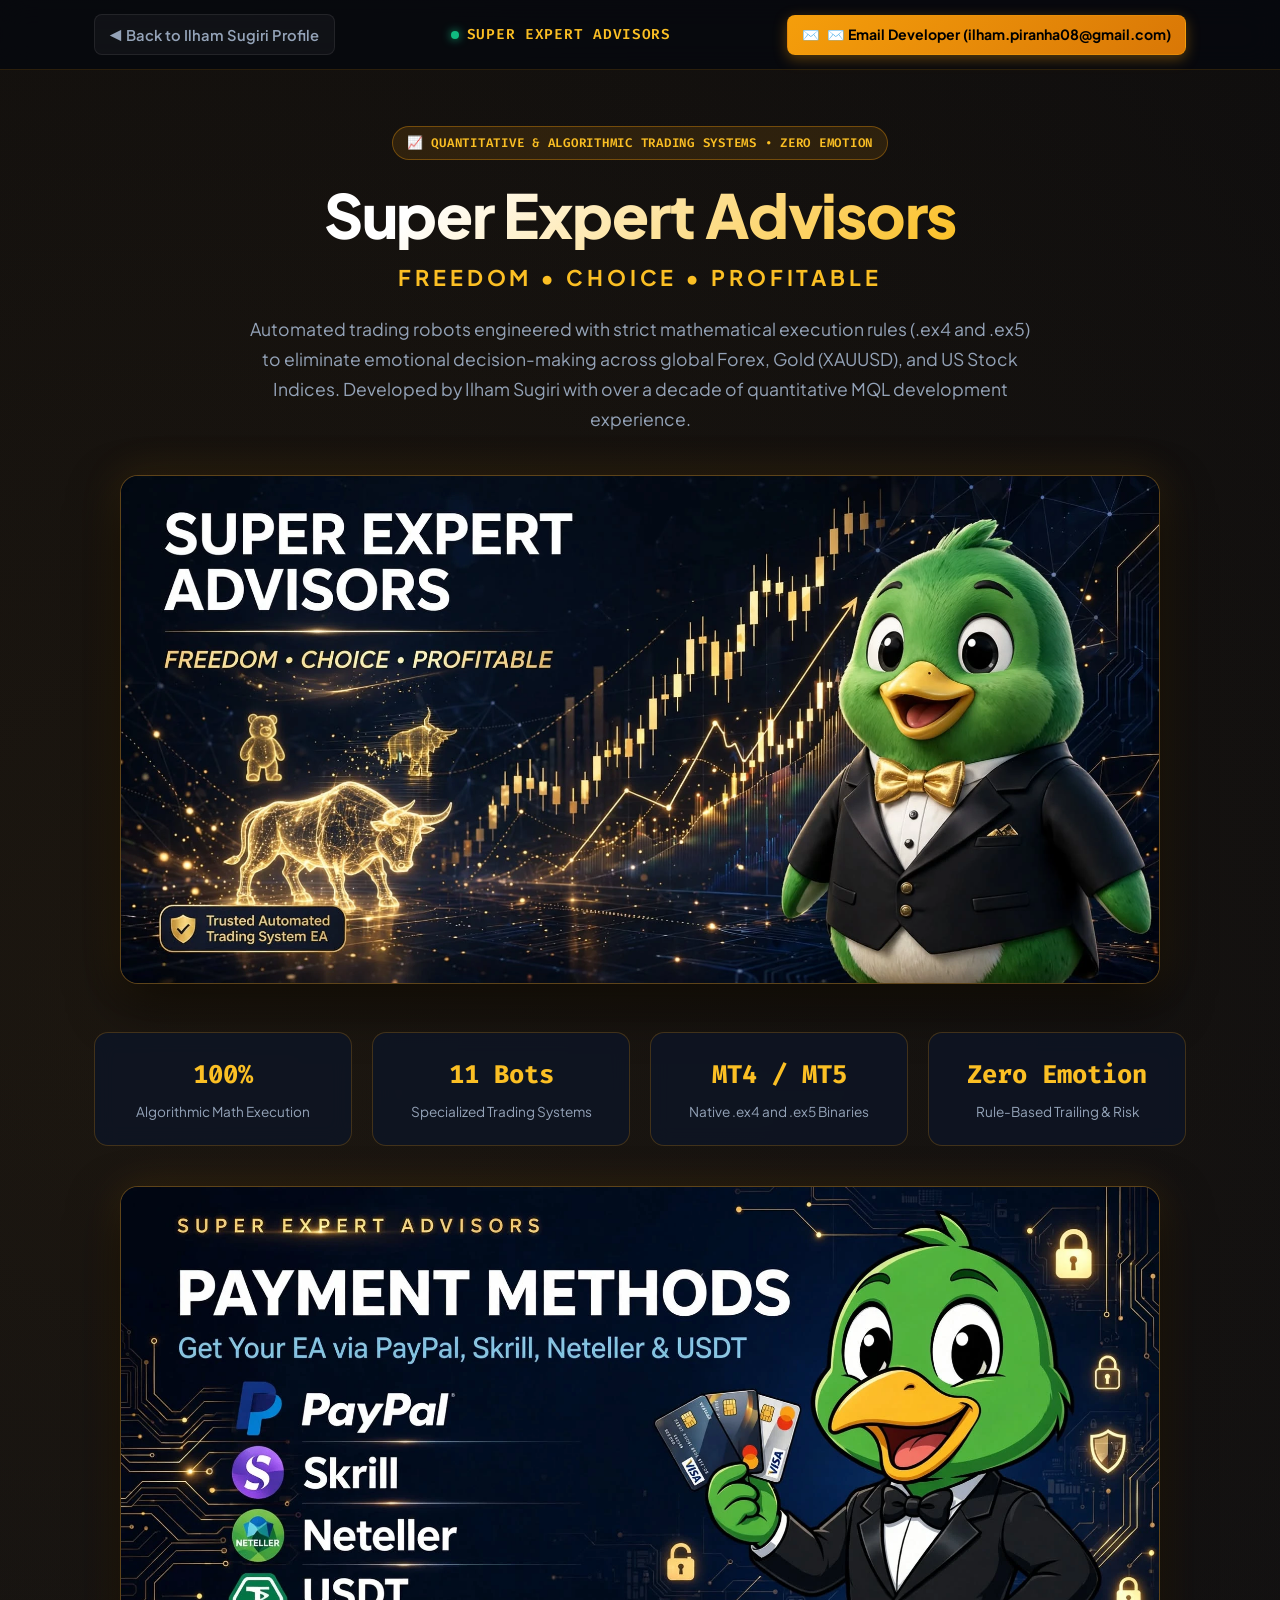
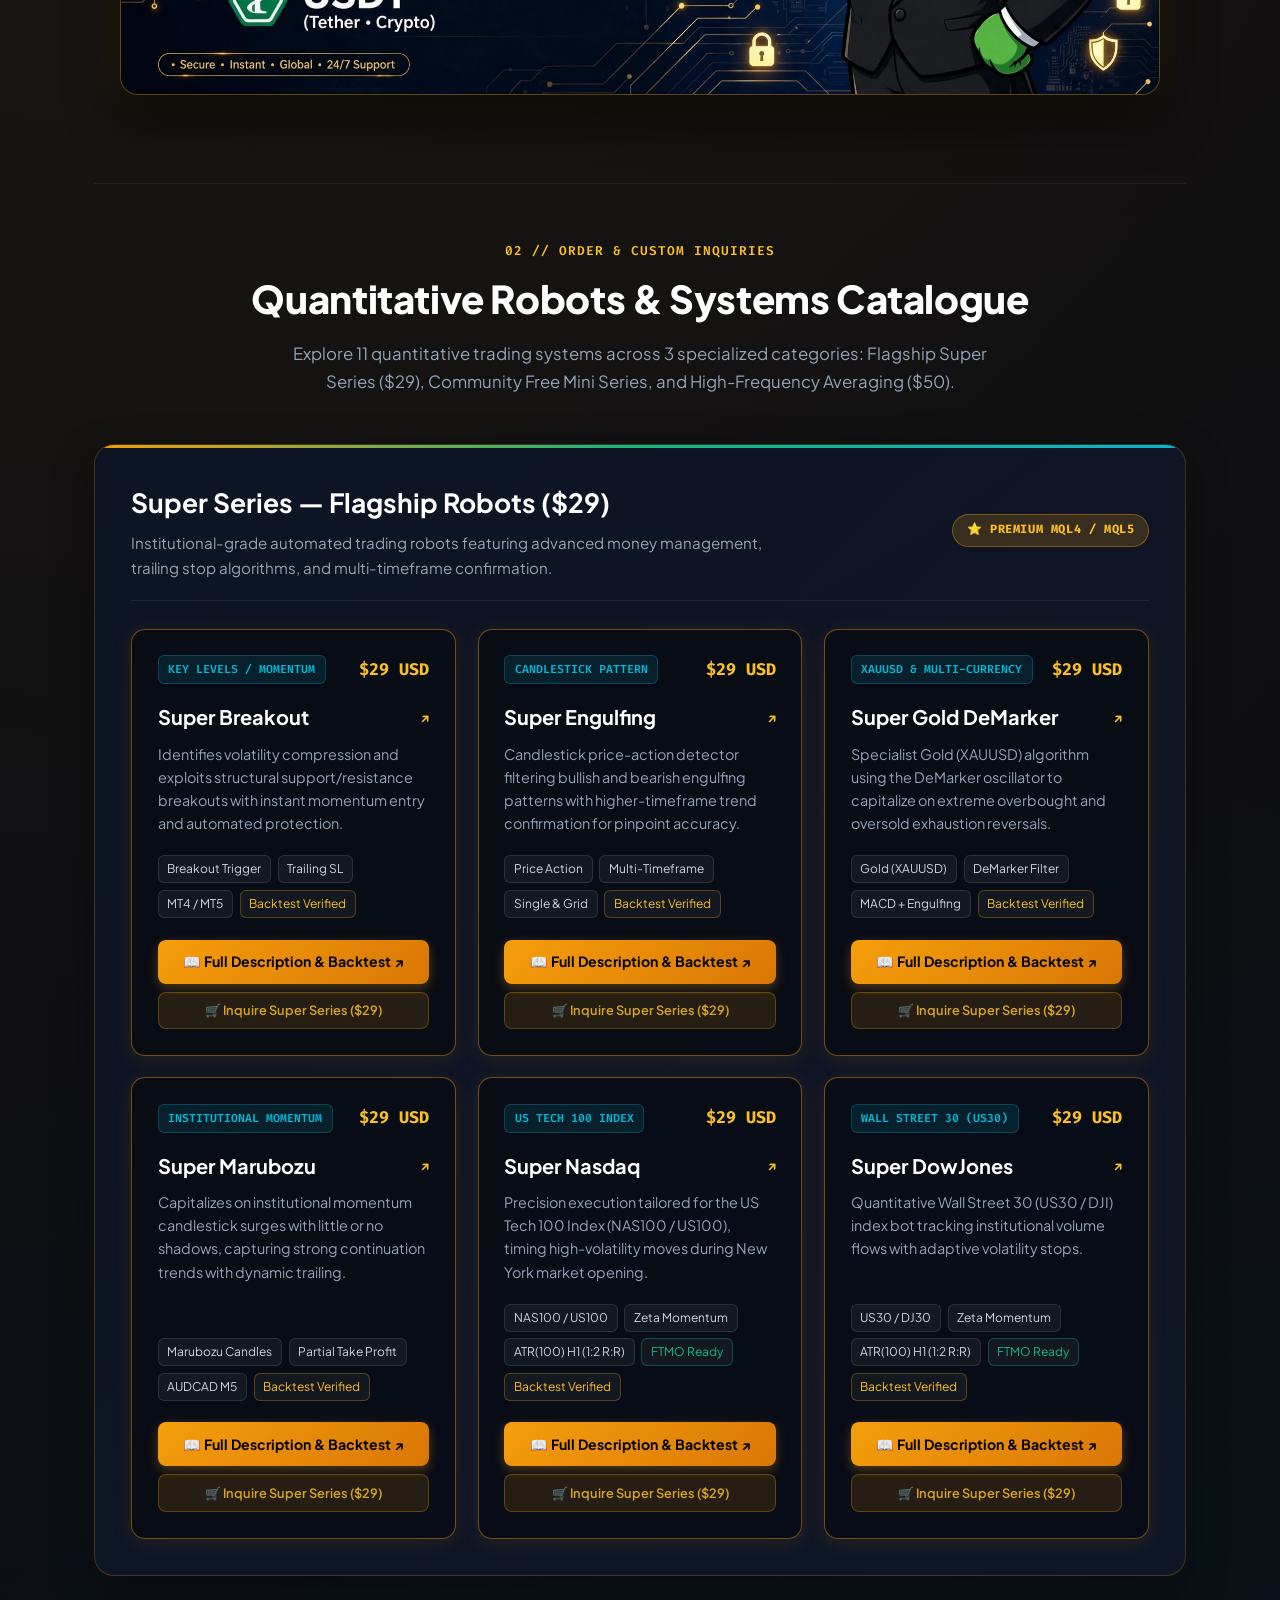
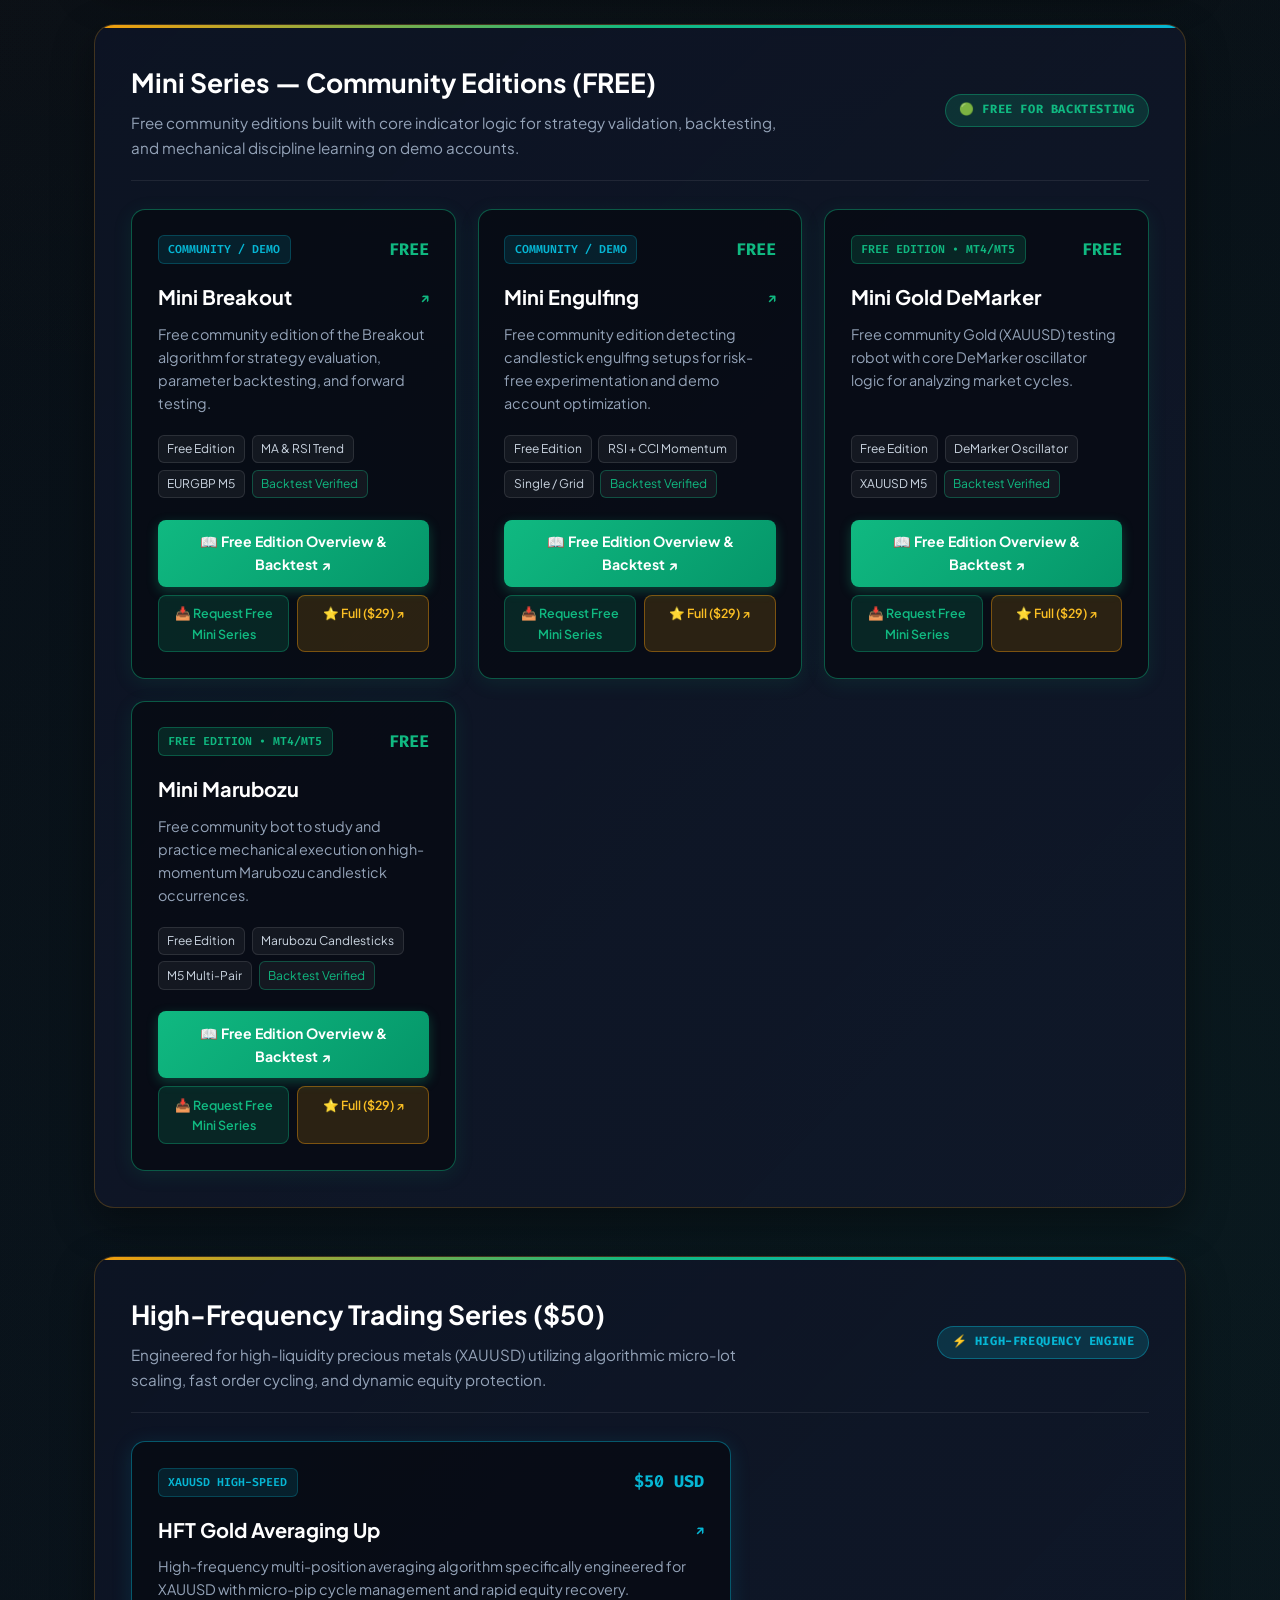
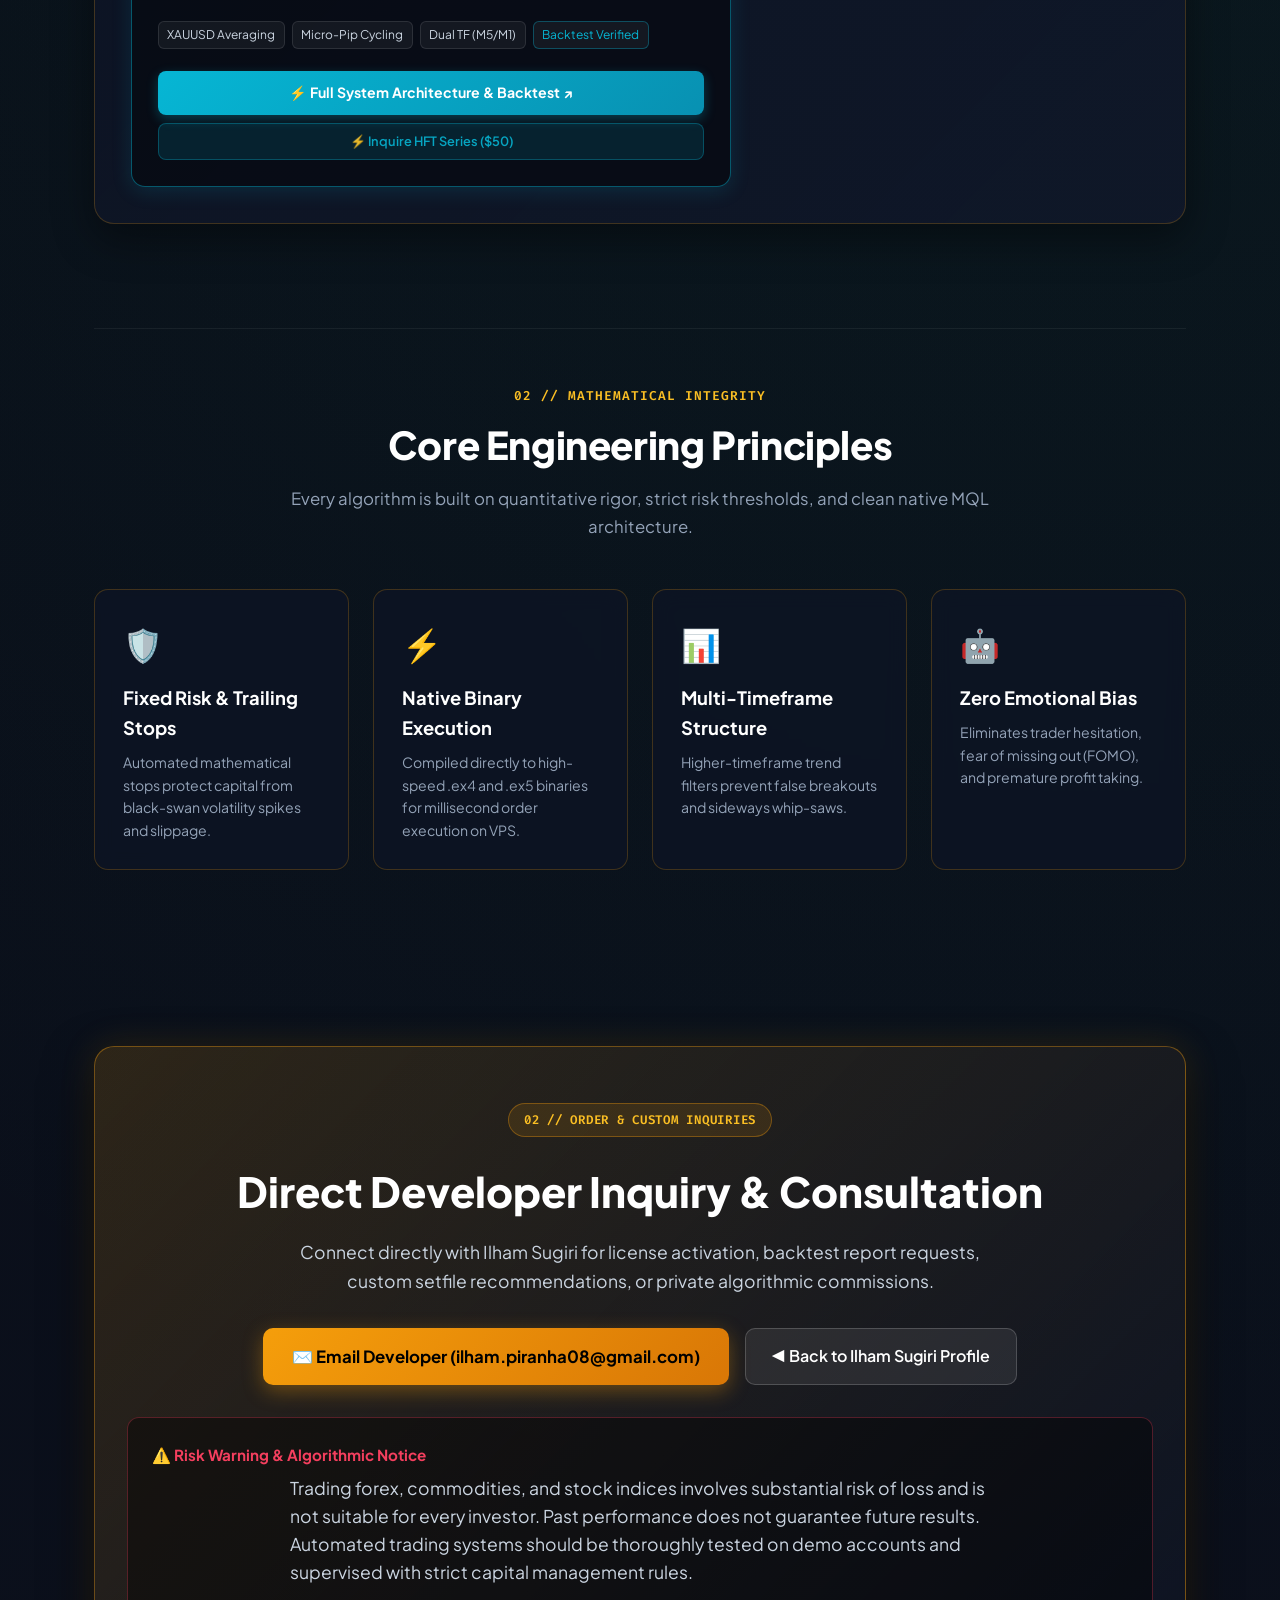
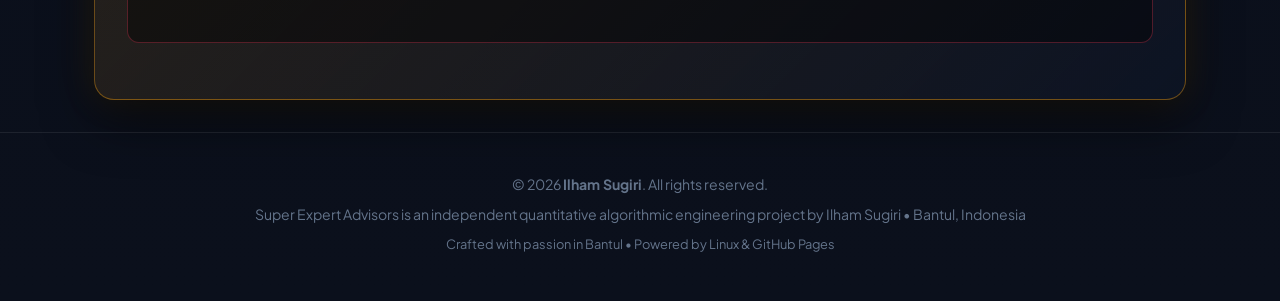
==== index.html @ cd3117c4 "feat: initial commit for Super Expert Advisors standalone website" ====
<!DOCTYPE html>
<html lang="en">
<head>
    <meta charset="UTF-8">
    <meta name="viewport" content="width=device-width, initial-scale=1.0">
    <title>Super Expert Advisors | Quantitative MQL4 & MQL5 Algorithmic Trading Systems — Ilham Sugiri</title>
    <meta name="description" content="Official catalogue and quantitative trading systems showcase of Super Expert Advisors by Ilham Sugiri. Precision MQL4 & MQL5 robots for Forex, Gold (XAUUSD), and US Stock Indices.">
    <meta name="author" content="Ilham Sugiri">

    <!-- Open Graph Meta Tags -->
    <meta property="og:title" content="Super Expert Advisors — Quantitative Trading Systems">
    <meta property="og:description" content="Automated trading robots engineered with strict mathematical execution rules (.ex4 and .ex5) to eliminate emotional decision-making. Freedom • Choice • Profitable.">
    <meta property="og:image" content="assets/banner_trading_ea.webp">
    <meta property="og:url" content="https://superexpertadvisors.web.id/">
    <meta property="og:type" content="website">
    <link rel="canonical" href="https://superexpertadvisors.web.id/">

    <!-- Google Fonts -->
    <link rel="preconnect" href="https://fonts.googleapis.com">
    <link rel="preconnect" href="https://fonts.gstatic.com" crossorigin>
    <link href="https://fonts.googleapis.com/css2?family=Fira+Code:wght@400;500;600;700&family=Plus+Jakarta+Sans:wght@300;400;500;600;700;800&display=swap" rel="stylesheet">

    <link rel="stylesheet" href="assets/i18n.css">

    <style>
        :root {
            --bg-primary: #06080e;
            --bg-secondary: #0d1424;
            --bg-card: rgba(13, 20, 36, 0.85);
            --border-color: rgba(245, 158, 11, 0.22);
            --border-glow: rgba(245, 158, 11, 0.55);
            
            --accent-gold: #fbbf24;
            --accent-amber: #f59e0b;
            --accent-gold-dark: #d97706;
            --accent-emerald: #10b981;
            --accent-cyan: #06b6d4;
            --accent-rose: #f43f5e;
            
            --text-main: #f8fafc;
            --text-muted: #94a3b8;
            --text-dim: #64748b;
        }

        * {
            margin: 0;
            padding: 0;
            box-sizing: border-box;
        }

        body {
            font-family: 'Plus Jakarta Sans', -apple-system, BlinkMacSystemFont, sans-serif;
            background-color: var(--bg-primary);
            color: var(--text-main);
            line-height: 1.65;
            background-image: 
                radial-gradient(circle at 15% 15%, rgba(245, 158, 11, 0.09) 0%, transparent 45%),
                radial-gradient(circle at 85% 65%, rgba(16, 185, 129, 0.07) 0%, transparent 45%),
                linear-gradient(to bottom, #06080e 0%, #0b101c 100%);
            min-height: 100vh;
        }

        .container {
            max-width: 1140px;
            margin: 0 auto;
            padding: 0 1.5rem;
        }

        /* TOP NAVIGATION */
        header {
            position: sticky;
            top: 0;
            z-index: 100;
            background: rgba(6, 8, 14, 0.88);
            backdrop-filter: blur(14px);
            -webkit-backdrop-filter: blur(14px);
            border-bottom: 1px solid rgba(245, 158, 11, 0.15);
            padding: 0.9rem 0;
        }

        .nav-content {
            display: flex;
            align-items: center;
            justify-content: space-between;
            gap: 1rem;
        }

        .nav-back {
            display: inline-flex;
            align-items: center;
            gap: 0.5rem;
            color: var(--text-muted);
            text-decoration: none;
            font-size: 0.92rem;
            font-weight: 600;
            padding: 0.45rem 0.9rem;
            border-radius: 8px;
            background: rgba(255, 255, 255, 0.04);
            border: 1px solid rgba(255, 255, 255, 0.08);
            transition: all 0.2s ease;
            white-space: nowrap;
            flex-shrink: 0;
        }

        .nav-back:hover {
            color: #fff;
            background: rgba(245, 158, 11, 0.15);
            border-color: var(--accent-amber);
            transform: translateX(-2px);
        }

        .nav-back-short {
            display: none;
        }

        .nav-title {
            font-family: 'Fira Code', monospace;
            font-size: 0.9rem;
            font-weight: 600;
            color: var(--accent-gold);
            letter-spacing: 0.05em;
            display: flex;
            align-items: center;
            gap: 0.5rem;
            white-space: nowrap;
        }

        .nav-title .dot {
            width: 8px;
            height: 8px;
            border-radius: 50%;
            background-color: var(--accent-emerald);
            box-shadow: 0 0 10px var(--accent-emerald);
            animation: pulse 2s infinite;
        }

        @keyframes pulse {
            0% { opacity: 0.4; transform: scale(0.9); }
            50% { opacity: 1; transform: scale(1.1); }
            100% { opacity: 0.4; transform: scale(0.9); }
        }

        .nav-actions {
            display: flex;
            align-items: center;
            gap: 0.85rem;
            white-space: nowrap;
            flex-shrink: 0;
        }

        .btn-inquiry-nav {
            background: linear-gradient(135deg, #f59e0b 0%, #d97706 100%);
            color: #000000 !important;
            border: 1px solid rgba(245, 158, 11, 0.4);
            font-weight: 700;
            box-shadow: 0 4px 14px rgba(245, 158, 11, 0.35);
            white-space: nowrap;
            flex-shrink: 0;
            text-decoration: none;
            padding: 0.45rem 0.9rem;
            border-radius: 8px;
            font-size: 0.88rem;
            display: inline-flex;
            align-items: center;
            gap: 0.4rem;
            transition: all 0.2s ease;
        }

        .btn-inquiry-nav:hover {
            transform: translateY(-2px);
            box-shadow: 0 6px 20px rgba(245, 158, 11, 0.55);
        }

        /* HERO SECTION */
        .hero {
            padding: 3.5rem 0 2rem;
            text-align: center;
        }

        .badge-pill {
            display: inline-block;
            font-family: 'Fira Code', monospace;
            font-size: 0.78rem;
            font-weight: 600;
            color: var(--accent-gold);
            background: rgba(245, 158, 11, 0.12);
            border: 1px solid rgba(245, 158, 11, 0.35);
            padding: 0.35rem 0.9rem;
            border-radius: 999px;
            margin-bottom: 1.25rem;
            text-transform: uppercase;
            letter-spacing: 0.06em;
        }

        .hero-title {
            font-size: clamp(2.4rem, 5.5vw, 3.8rem);
            font-weight: 800;
            line-height: 1.15;
            letter-spacing: -0.02em;
            margin-bottom: 0.6rem;
            background: linear-gradient(135deg, #ffffff 30%, #fbbf24 80%, #f59e0b 100%);
            -webkit-background-clip: text;
            -webkit-text-fill-color: transparent;
        }

        .hero-tagline {
            font-size: 1.35rem;
            font-weight: 700;
            color: var(--accent-gold);
            letter-spacing: 0.18em;
            text-transform: uppercase;
            margin-bottom: 1.25rem;
        }

        .hero-desc {
            font-size: 1.1rem;
            color: var(--text-muted);
            max-width: 800px;
            margin: 0 auto 2.5rem;
            line-height: 1.7;
        }

        /* 2K WIDESCREEN BANNER */
        .hero-banner-container {
            margin: 0 auto 3rem;
            border-radius: 18px;
            overflow: hidden;
            border: 1px solid rgba(245, 158, 11, 0.35);
            box-shadow: 0 20px 50px rgba(0, 0, 0, 0.7), 0 0 40px rgba(245, 158, 11, 0.15);
            background: #0d1424;
            max-width: 1040px;
            position: relative;
        }

        .hero-banner-img {
            width: 100%;
            height: auto;
            display: block;
            aspect-ratio: 2064 / 1008;
            object-fit: cover;
        }

        /* HERO STATS BAR */
        .stats-bar {
            display: grid;
            grid-template-columns: repeat(auto-fit, minmax(200px, 1fr));
            gap: 1.25rem;
            margin-bottom: 3.5rem;
        }

        .stat-card {
            background: var(--bg-card);
            border: 1px solid var(--border-color);
            border-radius: 14px;
            padding: 1.35rem;
            text-align: center;
            backdrop-filter: blur(10px);
            transition: all 0.25s ease;
        }

        .stat-card:hover {
            border-color: rgba(245, 158, 11, 0.5);
            transform: translateY(-3px);
            box-shadow: 0 10px 25px rgba(0, 0, 0, 0.5);
        }

        .stat-val {
            font-family: 'Fira Code', monospace;
            font-size: 1.6rem;
            font-weight: 700;
            color: var(--accent-gold);
            margin-bottom: 0.25rem;
        }

        .stat-lbl {
            font-size: 0.85rem;
            color: var(--text-muted);
        }

        /* SECTION STYLES */
        .section {
            padding: 3.5rem 0;
            border-top: 1px solid rgba(255, 255, 255, 0.06);
        }

        .section-header {
            text-align: center;
            margin-bottom: 3rem;
        }

        .section-tag {
            font-family: 'Fira Code', monospace;
            font-size: 0.8rem;
            font-weight: 600;
            color: var(--accent-gold);
            letter-spacing: 0.08em;
            display: block;
            margin-bottom: 0.4rem;
        }

        .section-title {
            font-size: clamp(1.8rem, 3.5vw, 2.4rem);
            font-weight: 800;
            color: #ffffff;
            letter-spacing: -0.01em;
            margin-bottom: 0.6rem;
        }

        .section-desc {
            font-size: 1.05rem;
            color: var(--text-muted);
            max-width: 720px;
            margin: 0 auto;
        }

        /* CATEGORY WRAPPER */
        .category-box {
            background: linear-gradient(135deg, rgba(13, 20, 36, 0.95) 0%, rgba(17, 24, 43, 0.8) 100%);
            border: 1px solid var(--border-color);
            border-radius: 20px;
            padding: 2.25rem;
            margin-bottom: 3rem;
            box-shadow: 0 15px 40px rgba(0, 0, 0, 0.4);
            position: relative;
            overflow: hidden;
        }

        .category-box::before {
            content: '';
            position: absolute;
            top: 0;
            left: 0;
            right: 0;
            height: 3px;
            background: linear-gradient(90deg, #f59e0b, #10b981, #06b6d4);
        }

        .category-header {
            display: flex;
            justify-content: space-between;
            align-items: center;
            flex-wrap: wrap;
            gap: 1rem;
            margin-bottom: 1.75rem;
            padding-bottom: 1.25rem;
            border-bottom: 1px solid rgba(255, 255, 255, 0.08);
        }

        .category-title-group h3 {
            font-size: 1.65rem;
            color: #ffffff;
            margin-bottom: 0.35rem;
            display: flex;
            align-items: center;
            gap: 0.65rem;
        }

        .category-desc {
            color: var(--text-muted);
            font-size: 0.95rem;
            max-width: 650px;
        }

        .category-badge {
            font-family: 'Fira Code', monospace;
            font-size: 0.75rem;
            font-weight: 700;
            padding: 0.35rem 0.85rem;
            border-radius: 999px;
            letter-spacing: 0.05em;
        }

        .badge-super {
            background: rgba(245, 158, 11, 0.18);
            color: var(--accent-gold);
            border: 1px solid rgba(245, 158, 11, 0.4);
        }

        .badge-mini {
            background: rgba(16, 185, 129, 0.18);
            color: var(--accent-emerald);
            border: 1px solid rgba(16, 185, 129, 0.4);
        }

        .badge-hft {
            background: rgba(6, 182, 212, 0.18);
            color: var(--accent-cyan);
            border: 1px solid rgba(6, 182, 212, 0.4);
        }

        /* PRODUCTS GRID */
        .products-grid {
            display: grid;
            grid-template-columns: repeat(auto-fit, minmax(300px, 1fr));
            gap: 1.35rem;
        }

        .product-card {
            background: rgba(6, 9, 17, 0.7);
            border: 1px solid rgba(255, 255, 255, 0.08);
            border-radius: 14px;
            padding: 1.6rem;
            display: flex;
            flex-direction: column;
            justify-content: space-between;
            transition: all 0.28s ease;
            position: relative;
        }

        .product-card:hover {
            transform: translateY(-4px);
            border-color: rgba(245, 158, 11, 0.45);
            box-shadow: 0 12px 30px rgba(0, 0, 0, 0.5), 0 0 20px rgba(245, 158, 11, 0.12);
        }

        .product-top {
            display: flex;
            justify-content: space-between;
            align-items: center;
            margin-bottom: 1rem;
        }

        .product-tag {
            font-family: 'Fira Code', monospace;
            font-size: 0.72rem;
            color: var(--accent-cyan);
            font-weight: 600;
            background: rgba(6, 182, 212, 0.12);
            padding: 0.25rem 0.6rem;
            border-radius: 6px;
            border: 1px solid rgba(6, 182, 212, 0.25);
        }

        .product-price {
            font-family: 'Fira Code', monospace;
            font-size: 1.05rem;
            font-weight: 700;
        }

        .price-super {
            color: var(--accent-gold);
        }

        .price-free {
            color: var(--accent-emerald);
        }

        .price-hft {
            color: var(--accent-cyan);
        }

        .product-name {
            font-size: 1.25rem;
            font-weight: 700;
            color: #ffffff;
            margin-bottom: 0.6rem;
        }

        .product-desc {
            color: var(--text-muted);
            font-size: 0.9rem;
            line-height: 1.6;
            margin-bottom: 1.25rem;
            flex-grow: 1;
        }

        .product-features {
            display: flex;
            flex-wrap: wrap;
            gap: 0.4rem;
            margin-bottom: 1.35rem;
        }

        .p-pill {
            font-size: 0.75rem;
            padding: 0.2rem 0.55rem;
            background: rgba(255, 255, 255, 0.05);
            border: 1px solid rgba(255, 255, 255, 0.1);
            border-radius: 6px;
            color: #cbd5e1;
        }

        .btn-card-action {
            display: block;
            width: 100%;
            text-align: center;
            padding: 0.65rem 1rem;
            border-radius: 8px;
            font-weight: 600;
            font-size: 0.88rem;
            text-decoration: none;
            transition: all 0.2s ease;
        }

        .btn-action-super {
            background: rgba(245, 158, 11, 0.15);
            color: var(--accent-gold);
            border: 1px solid rgba(245, 158, 11, 0.35);
        }

        .btn-action-super:hover {
            background: linear-gradient(135deg, #f59e0b 0%, #d97706 100%);
            color: #000;
            box-shadow: 0 4px 15px rgba(245, 158, 11, 0.4);
        }

        .btn-action-free {
            background: rgba(16, 185, 129, 0.15);
            color: var(--accent-emerald);
            border: 1px solid rgba(16, 185, 129, 0.35);
        }

        .btn-action-free:hover {
            background: linear-gradient(135deg, #10b981 0%, #059669 100%);
            color: #fff;
            box-shadow: 0 4px 15px rgba(16, 185, 129, 0.4);
        }

        .btn-action-hft {
            background: rgba(6, 182, 212, 0.15);
            color: var(--accent-cyan);
            border: 1px solid rgba(6, 182, 212, 0.35);
        }

        .btn-action-hft:hover {
            background: linear-gradient(135deg, #06b6d4 0%, #0891b2 100%);
            color: #000;
            box-shadow: 0 4px 15px rgba(6, 182, 212, 0.4);
        }

        /* ARCHITECTURE SECTION */
        .arch-grid {
            display: grid;
            grid-template-columns: repeat(auto-fit, minmax(240px, 1fr));
            gap: 1.5rem;
            margin-bottom: 3.5rem;
        }

        .arch-card {
            background: var(--bg-card);
            border: 1px solid var(--border-color);
            border-radius: 14px;
            padding: 1.75rem;
            backdrop-filter: blur(10px);
        }

        .arch-icon {
            font-size: 2rem;
            margin-bottom: 0.75rem;
            display: inline-block;
        }

        .arch-title {
            font-size: 1.15rem;
            font-weight: 700;
            color: #fff;
            margin-bottom: 0.5rem;
        }

        .arch-desc {
            font-size: 0.88rem;
            color: var(--text-muted);
            line-height: 1.6;
        }

        /* INQUIRY & ORDER SECTION */
        .order-section {
            background: linear-gradient(135deg, rgba(245, 158, 11, 0.15) 0%, rgba(13, 20, 36, 0.95) 100%);
            border: 1px solid rgba(245, 158, 11, 0.4);
            border-radius: 20px;
            padding: 3.5rem 2rem;
            text-align: center;
            margin: 4rem 0 2rem;
            box-shadow: 0 20px 50px rgba(0, 0, 0, 0.6), 0 0 35px rgba(245, 158, 11, 0.15);
        }

        .order-section h2 {
            font-size: clamp(2rem, 4vw, 2.6rem);
            font-weight: 800;
            color: #ffffff;
            margin-bottom: 0.75rem;
        }

        .order-section p {
            font-size: 1.1rem;
            color: #cbd5e1;
            max-width: 700px;
            margin: 0 auto 2rem;
        }

        .order-buttons {
            display: flex;
            align-items: center;
            justify-content: center;
            gap: 1rem;
            flex-wrap: wrap;
            margin-bottom: 2rem;
        }

        .btn-order-primary {
            background: linear-gradient(135deg, #f59e0b 0%, #d97706 100%);
            color: #000000 !important;
            font-weight: 700;
            font-size: 1.05rem;
            padding: 0.9rem 1.8rem;
            border-radius: 10px;
            text-decoration: none;
            box-shadow: 0 6px 20px rgba(245, 158, 11, 0.35);
            transition: all 0.25s ease;
            display: inline-flex;
            align-items: center;
            gap: 0.5rem;
        }

        .btn-order-primary:hover {
            transform: translateY(-2px);
            box-shadow: 0 8px 25px rgba(245, 158, 11, 0.55);
        }

        .btn-order-secondary {
            background: rgba(255, 255, 255, 0.08);
            color: #ffffff;
            font-weight: 600;
            font-size: 1rem;
            padding: 0.9rem 1.6rem;
            border-radius: 10px;
            text-decoration: none;
            border: 1px solid rgba(255, 255, 255, 0.18);
            transition: all 0.25s ease;
            display: inline-flex;
            align-items: center;
            gap: 0.5rem;
        }

        .btn-order-secondary:hover {
            background: rgba(255, 255, 255, 0.15);
            border-color: rgba(255, 255, 255, 0.35);
            transform: translateY(-2px);
        }

        /* DISCLAIMER BOX */
        .disclaimer-card {
            background: rgba(0, 0, 0, 0.4);
            border: 1px solid rgba(244, 63, 94, 0.3);
            border-radius: 12px;
            padding: 1.5rem;
            text-align: left;
            margin-top: 2rem;
        }

        .disclaimer-title {
            color: var(--accent-rose);
            font-size: 0.95rem;
            font-weight: 700;
            margin-bottom: 0.4rem;
            display: flex;
            align-items: center;
            gap: 0.5rem;
        }

        .disclaimer-text {
            color: #94a3b8;
            font-size: 0.85rem;
            line-height: 1.6;
        }

        /* FOOTER */
        footer {
            border-top: 1px solid rgba(255, 255, 255, 0.08);
            padding: 2.5rem 0;
            text-align: center;
            color: var(--text-dim);
            font-size: 0.88rem;
        }

        footer p {
            margin-bottom: 0.4rem;
        }

        /* RESPONSIVE BREAKPOINTS */
        @media (max-width: 900px) {
            .nav-title {
                display: none !important;
            }
            .hero-title {
                font-size: 2.4rem;
            }
            .category-box {
                padding: 1.5rem;
            }
        }

        @media (max-width: 768px) {
            .nav-back-full {
                display: none !important;
            }
            .nav-back-short {
                display: inline !important;
            }
            .nav-content {
                gap: 0.5rem;
            }
            .nav-actions {
                gap: 0.5rem;
            }
        }

        @media (max-width: 580px) {
            header {
                padding: 0.65rem 0;
            }
            .container {
                padding: 0 1rem;
            }
            .btn-inquiry-nav {
                display: none !important;
            }
            .nav-back {
                padding: 0.4rem 0.7rem;
                font-size: 0.84rem;
            }
            .lang-btn {
                padding: 0.4rem 0.65rem;
                font-size: 0.82rem;
            }
            .hero {
                padding: 2.2rem 0 1.5rem;
            }
            .badge-pill {
                font-size: 0.72rem;
                padding: 0.35rem 0.75rem;
                line-height: 1.4;
            }
            .hero-title {
                font-size: 2.1rem;
            }
            .hero-tagline {
                font-size: 1.1rem;
            }
            .hero-desc {
                font-size: 0.95rem;
            }
            .category-header {
                flex-direction: column;
                align-items: flex-start;
            }
            .order-section {
                padding: 2.25rem 1.25rem;
            }
        }
    </style>
</head>
<body>

    <!-- TOP NAVIGATION -->
    <header>
        <div class="container">
            <div class="nav-content">
                <a href="https://ilhampiranha08-tech.github.io/" class="nav-back">
                    <span class="nav-back-full" data-i18n="nav_back_profile">◀ Back to Ilham Sugiri Profile</span>
                    <span class="nav-back-short" data-i18n="nav_back_short">◀ Back</span>
                </a>

                <div class="nav-title">
                    <span class="dot"></span>
                    SUPER EXPERT ADVISORS
                </div>

                <div class="nav-actions">
                    <a href="mailto:ilham.piranha08@gmail.com?subject=Super%20Expert%20Advisors%20Inquiry" class="btn-inquiry-nav">
                        ✉️ <span data-i18n="ea_btn_email">Email Developer</span>
                    </a>
                </div>
            </div>
        </div>
    </header>

    <main class="container">

        <!-- HERO SECTION -->
        <section class="hero">
            <span class="badge-pill" data-i18n="ea_page_tag">📈 QUANTITATIVE & ALGORITHMIC TRADING SYSTEMS • ZERO EMOTION</span>
            <h1 class="hero-title" data-i18n="ea_hero_title">Super Expert Advisors</h1>
            <div class="hero-tagline" data-i18n="ea_hero_tagline">FREEDOM • CHOICE • PROFITABLE</div>
            <p class="hero-desc" data-i18n="ea_hero_desc">
                Automated trading robots engineered with strict mathematical execution rules (.ex4 and .ex5) to eliminate emotional decision-making across global Forex, Gold (XAUUSD), and US Stock Indices. Developed by Ilham Sugiri with over a decade of quantitative MQL development experience.
            </p>

            <!-- 2K WIDESCREEN BANNER -->
            <div class="hero-banner-container">
                <img src="assets/banner_trading_ea.webp" alt="Super Expert Advisors — Freedom Choice Profitable" class="hero-banner-img">
            </div>

            <!-- KEY STATS -->
            <div class="stats-bar" style="margin-bottom: 2.5rem;">
                <div class="stat-card">
                    <div class="stat-val">100%</div>
                    <div class="stat-lbl">Algorithmic Math Execution</div>
                </div>
                <div class="stat-card">
                    <div class="stat-val">11 Bots</div>
                    <div class="stat-lbl">Specialized Trading Systems</div>
                </div>
                <div class="stat-card">
                    <div class="stat-val">MT4 / MT5</div>
                    <div class="stat-lbl">Native .ex4 and .ex5 Binaries</div>
                </div>
                <div class="stat-card">
                    <div class="stat-val">Zero Emotion</div>
                    <div class="stat-lbl">Rule-Based Trailing & Risk</div>
                </div>
            </div>

            <!-- 2K WIDESCREEN BANNER: PAYMENT METHODS -->
            <div class="hero-banner-container" style="margin-bottom: 3.5rem;">
                <img src="assets/banner_payment_methods.webp" alt="Payment Methods — Get Your EA via PayPal, Skrill, Neteller & USDT" class="hero-banner-img">
            </div>
        </section>

        <!-- PRODUCT CATALOGUE SECTION -->
        <section class="section" id="catalogue">
            <div class="section-header">
                <span class="section-tag" data-i18n="ea_order_sec_tag">01 // QUANTITATIVE PORTFOLIO</span>
                <h2 class="section-title" data-i18n="ea_catalog_title">Quantitative Robots & Systems Catalogue</h2>
                <p class="section-desc" data-i18n="ea_catalog_desc">
                    Explore 11 quantitative trading systems across 3 specialized categories: Flagship Super Series ($29), Community Free Mini Series, and High-Frequency Averaging ($50).
                </p>
            </div>

            <!-- CATEGORY 1: SUPER SERIES ($29) -->
            <div class="category-box">
                <div class="category-header">
                    <div class="category-title-group">
                        <h3 data-i18n="ea_sec_super_title">Super Series — Flagship Robots ($29)</h3>
                        <p class="category-desc" data-i18n="ea_sec_super_desc">
                            Institutional-grade automated trading robots featuring advanced money management, trailing stop algorithms, and multi-timeframe confirmation.
                        </p>
                    </div>
                    <span class="category-badge badge-super" data-i18n="ea_sec_super_badge">⭐ PREMIUM MQL4 / MQL5</span>
                </div>

                <div class="products-grid">
                    <!-- Super Breakout -->
                    <div class="product-card" style="border-color: rgba(245, 158, 11, 0.45); box-shadow: 0 4px 20px rgba(245, 158, 11, 0.1);">
                        <div>
                            <div class="product-top">
                                <span class="product-tag">KEY LEVELS / MOMENTUM</span>
                                <span class="product-price price-super" data-i18n="ea_price_super">$29 USD</span>
                            </div>
                            <h4 class="product-name">
                                <a href="super-breakout/" target="_blank" style="color: inherit; text-decoration: none; display: flex; align-items: center; justify-content: space-between;">
                                    <span data-i18n="prod_super_breakout_name">Super Breakout</span>
                                    <span style="font-size: 0.85rem; color: var(--accent-gold);">↗</span>
                                </a>
                            </h4>
                            <p class="product-desc" data-i18n="prod_super_breakout_desc">
                                Identifies volatility compression and exploits structural support/resistance breakouts with instant momentum entry and automated protection.
                            </p>
                        </div>
                        <div>
                            <div class="product-features">
                                <span class="p-pill">Breakout Trigger</span>
                                <span class="p-pill">Trailing SL</span>
                                <span class="p-pill">MT4 / MT5</span>
                                <span class="p-pill" style="color: var(--accent-gold); border-color: rgba(245, 158, 11, 0.3);">Backtest Verified</span>
                            </div>
                            <div style="display: flex; gap: 0.5rem; flex-direction: column;">
                                <a href="super-breakout/" target="_blank" class="btn-card-action" style="background: linear-gradient(135deg, #f59e0b 0%, #d97706 100%); color: #000; font-weight: 700; box-shadow: 0 4px 12px rgba(245, 158, 11, 0.3);" data-i18n="ea_btn_detail_sb">
                                    📖 Full Description & Backtest ↗
                                </a>
                                <a href="#inquiry" class="btn-card-action btn-action-super" style="padding: 0.45rem 1rem; font-size: 0.8rem; opacity: 0.85;" data-i18n="ea_btn_order_super">
                                    🛒 Inquire Super Series ($29)
                                </a>
                            </div>
                        </div>
                    </div>

                    <!-- Super Engulfing -->
                    <div class="product-card" style="border-color: rgba(245, 158, 11, 0.45); box-shadow: 0 4px 20px rgba(245, 158, 11, 0.1);">
                        <div>
                            <div class="product-top">
                                <span class="product-tag">CANDLESTICK PATTERN</span>
                                <span class="product-price price-super" data-i18n="ea_price_super">$29 USD</span>
                            </div>
                            <h4 class="product-name">
                                <a href="super-engulfing/" target="_blank" style="color: inherit; text-decoration: none; display: flex; align-items: center; justify-content: space-between;">
                                    <span data-i18n="prod_super_engulfing_name">Super Engulfing</span>
                                    <span style="font-size: 0.85rem; color: var(--accent-gold);">↗</span>
                                </a>
                            </h4>
                            <p class="product-desc" data-i18n="prod_super_engulfing_desc">
                                Candlestick price-action detector filtering bullish and bearish engulfing patterns with higher-timeframe trend confirmation for pinpoint accuracy.
                            </p>
                        </div>
                        <div>
                            <div class="product-features">
                                <span class="p-pill">Price Action</span>
                                <span class="p-pill">Multi-Timeframe</span>
                                <span class="p-pill">Single & Grid</span>
                                <span class="p-pill" style="color: var(--accent-gold); border-color: rgba(245, 158, 11, 0.3);">Backtest Verified</span>
                            </div>
                            <div style="display: flex; gap: 0.5rem; flex-direction: column;">
                                <a href="super-engulfing/" target="_blank" class="btn-card-action" style="background: linear-gradient(135deg, #f59e0b 0%, #d97706 100%); color: #000; font-weight: 700; box-shadow: 0 4px 12px rgba(245, 158, 11, 0.3);" data-i18n="ea_btn_detail_se">
                                    📖 Full Description & Backtest ↗
                                </a>
                                <a href="#inquiry" class="btn-card-action btn-action-super" style="padding: 0.45rem 1rem; font-size: 0.8rem; opacity: 0.85;" data-i18n="ea_btn_order_super">
                                    🛒 Inquire Super Series ($29)
                                </a>
                            </div>
                        </div>
                    </div>

                    <!-- Super Gold DeMarker -->
                    <div class="product-card" style="border-color: rgba(245, 158, 11, 0.45); box-shadow: 0 4px 20px rgba(245, 158, 11, 0.1);">
                        <div>
                            <div class="product-top">
                                <span class="product-tag">XAUUSD & MULTI-CURRENCY</span>
                                <span class="product-price price-super" data-i18n="ea_price_super">$29 USD</span>
                            </div>
                            <h4 class="product-name">
                                <a href="super-gold-demarker/" target="_blank" style="color: inherit; text-decoration: none; display: flex; align-items: center; justify-content: space-between;">
                                    <span data-i18n="prod_super_gold_demarker_name">Super Gold DeMarker</span>
                                    <span style="font-size: 0.85rem; color: var(--accent-gold);">↗</span>
                                </a>
                            </h4>
                            <p class="product-desc" data-i18n="prod_super_gold_demarker_desc">
                                Specialist Gold (XAUUSD) & currency algorithm combining Moving Average trend detection, DeMarker momentum exhaustion, and MACD / engulfing precision entry.
                            </p>
                        </div>
                        <div>
                            <div class="product-features">
                                <span class="p-pill">Gold (XAUUSD)</span>
                                <span class="p-pill">DeMarker Filter</span>
                                <span class="p-pill">MACD + Engulfing</span>
                                <span class="p-pill" style="color: var(--accent-gold); border-color: rgba(245, 158, 11, 0.3);">Backtest Verified</span>
                            </div>
                            <div style="display: flex; gap: 0.5rem; flex-direction: column;">
                                <a href="super-gold-demarker/" target="_blank" class="btn-card-action" style="background: linear-gradient(135deg, #f59e0b 0%, #d97706 100%); color: #000; font-weight: 700; box-shadow: 0 4px 12px rgba(245, 158, 11, 0.3);" data-i18n="ea_btn_detail_sgd">
                                    📖 Full Description & Backtest ↗
                                </a>
                                <a href="#inquiry" class="btn-card-action btn-action-super" style="padding: 0.45rem 1rem; font-size: 0.8rem; opacity: 0.85;" data-i18n="ea_btn_order_super">
                                    🛒 Inquire Super Series ($29)
                                </a>
                            </div>
                        </div>
                    </div>

                    <!-- Super Marubozu -->
                    <div class="product-card" style="border-color: rgba(245, 158, 11, 0.45); box-shadow: 0 4px 20px rgba(245, 158, 11, 0.1);">
                        <div>
                            <div class="product-top">
                                <span class="product-tag">INSTITUTIONAL MOMENTUM</span>
                                <span class="product-price price-super" data-i18n="ea_price_super">$29 USD</span>
                            </div>
                            <h4 class="product-name">
                                <a href="super-marubozu/" target="_blank" style="color: inherit; text-decoration: none; display: flex; align-items: center; justify-content: space-between;">
                                    <span data-i18n="prod_super_marubozu_name">Super Marubozu</span>
                                    <span style="font-size: 0.85rem; color: var(--accent-gold);">↗</span>
                                </a>
                            </h4>
                            <p class="product-desc" data-i18n="prod_super_marubozu_desc">
                                Capitalizes on institutional momentum candlestick surges with partial take-profit acceleration, capturing explosive continuation trends on AUDCAD, AUDNZD, EURGBP, and Gold.
                            </p>
                        </div>
                        <div>
                            <div class="product-features">
                                <span class="p-pill">Marubozu Candles</span>
                                <span class="p-pill">Partial Take Profit</span>
                                <span class="p-pill">AUDCAD M5</span>
                                <span class="p-pill" style="color: var(--accent-gold); border-color: rgba(245, 158, 11, 0.3);">Backtest Verified</span>
                            </div>
                            <div style="display: flex; gap: 0.5rem; flex-direction: column;">
                                <a href="super-marubozu/" target="_blank" class="btn-card-action" style="background: linear-gradient(135deg, #f59e0b 0%, #d97706 100%); color: #000; font-weight: 700; box-shadow: 0 4px 12px rgba(245, 158, 11, 0.3);" data-i18n="ea_btn_detail_sm">
                                    📖 Full Description & Backtest ↗
                                </a>
                                <a href="#inquiry" class="btn-card-action btn-action-super" style="padding: 0.45rem 1rem; font-size: 0.8rem; opacity: 0.85;" data-i18n="ea_btn_order_super">
                                    🛒 Inquire Super Series ($29)
                                </a>
                            </div>
                        </div>
                    </div>

                    <!-- Super Nasdaq -->
                    <div class="product-card" style="border-color: rgba(245, 158, 11, 0.45); box-shadow: 0 4px 20px rgba(245, 158, 11, 0.1);">
                        <div>
                            <div class="product-top">
                                <span class="product-tag">US TECH 100 INDEX</span>
                                <span class="product-price price-super" data-i18n="ea_price_super">$29 USD</span>
                            </div>
                            <h4 class="product-name">
                                <a href="super-nasdaq/" target="_blank" style="color: inherit; text-decoration: none; display: flex; align-items: center; justify-content: space-between;">
                                    <span data-i18n="prod_super_nasdaq_name">Super Nasdaq FTMO</span>
                                    <span style="font-size: 0.85rem; color: var(--accent-gold);">↗</span>
                                </a>
                            </h4>
                            <p class="product-desc" data-i18n="prod_super_nasdaq_desc">
                                Precision single-entry execution tailored for Nasdaq/US100 with proprietary Zeta Momentum, dynamic ATR(100) H1 Stop Loss & Take Profit, and 1:2 Risk-to-Reward ratio. FTMO & prop-firm ready.
                            </p>
                        </div>
                        <div>
                            <div class="product-features">
                                <span class="p-pill">NAS100 / US100</span>
                                <span class="p-pill">Zeta Momentum</span>
                                <span class="p-pill">ATR(100) H1 (1:2 R:R)</span>
                                <span class="p-pill" style="color: var(--accent-emerald); border-color: rgba(16, 185, 129, 0.35);">FTMO Ready</span>
                                <span class="p-pill" style="color: var(--accent-gold); border-color: rgba(245, 158, 11, 0.3);">Backtest Verified</span>
                            </div>
                            <div style="display: flex; gap: 0.5rem; flex-direction: column;">
                                <a href="super-nasdaq/" target="_blank" class="btn-card-action" style="background: linear-gradient(135deg, #f59e0b 0%, #d97706 100%); color: #000; font-weight: 700; box-shadow: 0 4px 12px rgba(245, 158, 11, 0.3);" data-i18n="ea_btn_detail_sn">
                                    📖 Full Description & Backtest ↗
                                </a>
                                <a href="#inquiry" class="btn-card-action btn-action-super" style="padding: 0.45rem 1rem; font-size: 0.8rem; opacity: 0.85;" data-i18n="ea_btn_order_super">
                                    🛒 Inquire Super Series ($29)
                                </a>
                            </div>
                        </div>
                    </div>

                    <!-- Super DowJones -->
                    <div class="product-card" style="border-color: rgba(245, 158, 11, 0.45); box-shadow: 0 4px 20px rgba(245, 158, 11, 0.1);">
                        <div>
                            <div class="product-top">
                                <span class="product-tag">WALL STREET 30 (US30)</span>
                                <span class="product-price price-super" data-i18n="ea_price_super">$29 USD</span>
                            </div>
                            <h4 class="product-name">
                                <a href="super-dowjones/" target="_blank" style="color: inherit; text-decoration: none; display: flex; align-items: center; justify-content: space-between;">
                                    <span data-i18n="prod_super_dowjones_name">Super Dowjones FTMO</span>
                                    <span style="font-size: 0.85rem; color: var(--accent-gold);">↗</span>
                                </a>
                            </h4>
                            <p class="product-desc" data-i18n="prod_super_dowjones_desc">
                                Precision single-entry execution tailored for Dowjones/US30 with proprietary Zeta Momentum, dynamic ATR(100) H1 Stop Loss & Take Profit, and 1:2 Risk-to-Reward ratio. FTMO & prop-firm ready.
                            </p>
                        </div>
                        <div>
                            <div class="product-features">
                                <span class="p-pill">US30 / DJ30</span>
                                <span class="p-pill">Zeta Momentum</span>
                                <span class="p-pill">ATR(100) H1 (1:2 R:R)</span>
                                <span class="p-pill" style="color: var(--accent-emerald); border-color: rgba(16, 185, 129, 0.35);">FTMO Ready</span>
                                <span class="p-pill" style="color: var(--accent-gold); border-color: rgba(245, 158, 11, 0.3);">Backtest Verified</span>
                            </div>
                            <div style="display: flex; gap: 0.5rem; flex-direction: column;">
                                <a href="super-dowjones/" target="_blank" class="btn-card-action" style="background: linear-gradient(135deg, #f59e0b 0%, #d97706 100%); color: #000; font-weight: 700; box-shadow: 0 4px 12px rgba(245, 158, 11, 0.3);" data-i18n="ea_btn_detail_sdj">
                                    📖 Full Description & Backtest ↗
                                </a>
                                <a href="#inquiry" class="btn-card-action btn-action-super" style="padding: 0.45rem 1rem; font-size: 0.8rem; opacity: 0.85;" data-i18n="ea_btn_order_super">
                                    🛒 Inquire Super Series ($29)
                                </a>
                            </div>
                        </div>
                    </div>
                </div>
            </div>

            <!-- CATEGORY 2: MINI SERIES (FREE) -->
            <div class="category-box">
                <div class="category-header">
                    <div class="category-title-group">
                        <h3 data-i18n="ea_sec_mini_title">Mini Series — Community Editions (FREE)</h3>
                        <p class="category-desc" data-i18n="ea_sec_mini_desc">
                            Free community editions built with core indicator logic for strategy validation, backtesting, and mechanical discipline learning on demo accounts.
                        </p>
                    </div>
                    <span class="category-badge badge-mini" data-i18n="ea_sec_mini_badge">🟢 FREE FOR BACKTESTING</span>
                </div>

                <div class="products-grid">
                    <!-- Mini Breakout -->
                    <div class="product-card" style="border-color: rgba(16, 185, 129, 0.45); box-shadow: 0 4px 20px rgba(16, 185, 129, 0.1);">
                        <div>
                            <div class="product-top">
                                <span class="product-tag">COMMUNITY / DEMO</span>
                                <span class="product-price price-free" data-i18n="ea_price_free">FREE</span>
                            </div>
                            <h4 class="product-name">
                                <a href="mini-breakout/" target="_blank" style="color: inherit; text-decoration: none; display: flex; align-items: center; justify-content: space-between;">
                                    <span data-i18n="prod_mini_breakout_name">Mini Breakout</span>
                                    <span style="font-size: 0.85rem; color: var(--accent-emerald);">↗</span>
                                </a>
                            </h4>
                            <p class="product-desc" data-i18n="prod_mini_breakout_desc">
                                Free community evaluation edition of Super Breakout for strategy evaluation and demo testing, detecting MA trend direction, RSI momentum, and session breakout boundaries.
                            </p>
                        </div>
                        <div>
                            <div class="product-features">
                                <span class="p-pill">Free Edition</span>
                                <span class="p-pill">MA & RSI Trend</span>
                                <span class="p-pill">EURGBP M5</span>
                                <span class="p-pill" style="color: var(--accent-emerald); border-color: rgba(16, 185, 129, 0.35);">Backtest Verified</span>
                            </div>
                            <div style="display: flex; gap: 0.5rem; flex-direction: column;">
                                <a href="mini-breakout/" target="_blank" class="btn-card-action" style="background: linear-gradient(135deg, #10b981 0%, #059669 100%); color: #ffffff; font-weight: 700; box-shadow: 0 4px 12px rgba(16, 185, 129, 0.3);" data-i18n="ea_btn_detail_mb">
                                    📖 Free Edition & Backtest ↗
                                </a>
                                <div style="display: flex; gap: 0.5rem;">
                                    <a href="#inquiry" class="btn-card-action btn-action-free" style="flex: 1; padding: 0.45rem 0.5rem; font-size: 0.78rem;" data-i18n="ea_btn_order_free">
                                        📥 Request Free
                                    </a>
                                    <a href="super-breakout/" target="_blank" class="btn-card-action" style="flex: 1; padding: 0.45rem 0.5rem; font-size: 0.78rem; background: rgba(245, 158, 11, 0.15); color: var(--accent-gold); border: 1px solid rgba(245, 158, 11, 0.4);">
                                        ⭐ Full ($29) ↗
                                    </a>
                                </div>
                            </div>
                        </div>
                    </div>

                    <!-- Mini Engulfing -->
                    <div class="product-card" style="border-color: rgba(16, 185, 129, 0.45); box-shadow: 0 4px 20px rgba(16, 185, 129, 0.1);">
                        <div>
                            <div class="product-top">
                                <span class="product-tag">COMMUNITY / DEMO</span>
                                <span class="product-price price-free" data-i18n="ea_price_free">FREE</span>
                            </div>
                            <h4 class="product-name">
                                <a href="mini-engulfing/" target="_blank" style="color: inherit; text-decoration: none; display: flex; align-items: center; justify-content: space-between;">
                                    <span data-i18n="prod_mini_engulfing_name">Mini Engulfing</span>
                                    <span style="font-size: 0.85rem; color: var(--accent-emerald);">↗</span>
                                </a>
                            </h4>
                            <p class="product-desc" data-i18n="prod_mini_engulfing_desc">
                                Free community evaluation edition of Super Engulfing with Moving Average trend filter, RSI + CCI dual momentum, and engulfing candle triggers with flexible single-entry or grid choices.
                            </p>
                        </div>
                        <div>
                            <div class="product-features">
                                <span class="p-pill">Free Edition</span>
                                <span class="p-pill">RSI + CCI Momentum</span>
                                <span class="p-pill">Single / Grid</span>
                                <span class="p-pill" style="color: var(--accent-emerald); border-color: rgba(16, 185, 129, 0.35);">Backtest Verified</span>
                            </div>
                            <div style="display: flex; gap: 0.5rem; flex-direction: column;">
                                <a href="mini-engulfing/" target="_blank" class="btn-card-action" style="background: linear-gradient(135deg, #10b981 0%, #059669 100%); color: #ffffff; font-weight: 700; box-shadow: 0 4px 12px rgba(16, 185, 129, 0.3);" data-i18n="ea_btn_detail_me">
                                    📖 Free Edition & Backtest ↗
                                </a>
                                <div style="display: flex; gap: 0.5rem;">
                                    <a href="#inquiry" class="btn-card-action btn-action-free" style="flex: 1; padding: 0.45rem 0.5rem; font-size: 0.78rem;" data-i18n="ea_btn_order_free">
                                        📥 Request Free
                                    </a>
                                    <a href="super-engulfing/" target="_blank" class="btn-card-action" style="flex: 1; padding: 0.45rem 0.5rem; font-size: 0.78rem; background: rgba(245, 158, 11, 0.15); color: var(--accent-gold); border: 1px solid rgba(245, 158, 11, 0.4);">
                                        ⭐ Full ($29) ↗
                                    </a>
                                </div>
                            </div>
                        </div>
                    </div>

                    <!-- Mini Gold DeMarker -->
                    <div class="product-card" style="border-color: rgba(16, 185, 129, 0.45); box-shadow: 0 4px 20px rgba(16, 185, 129, 0.1);">
                        <div>
                            <div class="product-top">
                                <span class="product-tag" style="background: rgba(16, 185, 129, 0.15); color: var(--accent-emerald); border-color: rgba(16, 185, 129, 0.35);">FREE EDITION • MT4/MT5</span>
                                <span class="product-price price-free" data-i18n="ea_price_free">FREE</span>
                            </div>
                            <h4 class="product-name">
                                <a href="mini-gold-demarker/" target="_blank" style="color: inherit; text-decoration: none;" data-i18n="prod_mini_gold_demarker_name">
                                    Mini Gold DeMarker
                                </a>
                            </h4>
                            <p class="product-desc" data-i18n="prod_mini_gold_demarker_desc">
                                Free community Gold (XAUUSD) testing robot with core DeMarker oscillator logic for analyzing market cycles.
                            </p>
                        </div>
                        <div>
                            <div class="product-features">
                                <span class="p-pill">Free Edition</span>
                                <span class="p-pill">DeMarker Oscillator</span>
                                <span class="p-pill">XAUUSD M5</span>
                                <span class="p-pill" style="color: var(--accent-emerald); border-color: rgba(16, 185, 129, 0.35);">Backtest Verified</span>
                            </div>
                            <div style="display: flex; gap: 0.5rem; flex-direction: column;">
                                <a href="mini-gold-demarker/" target="_blank" class="btn-card-action" style="background: linear-gradient(135deg, #10b981 0%, #059669 100%); color: #ffffff; font-weight: 700; box-shadow: 0 4px 12px rgba(16, 185, 129, 0.3);" data-i18n="ea_btn_detail_mgd">
                                    📖 Free Edition & Backtest ↗
                                </a>
                                <div style="display: flex; gap: 0.5rem;">
                                    <a href="#inquiry" class="btn-card-action btn-action-free" style="flex: 1; padding: 0.45rem 0.5rem; font-size: 0.78rem;" data-i18n="ea_btn_order_free">
                                        📥 Request Free
                                    </a>
                                    <a href="super-gold-demarker/" target="_blank" class="btn-card-action" style="flex: 1; padding: 0.45rem 0.5rem; font-size: 0.78rem; background: rgba(245, 158, 11, 0.15); color: var(--accent-gold); border: 1px solid rgba(245, 158, 11, 0.4);">
                                        ⭐ Full ($29) ↗
                                    </a>
                                </div>
                            </div>
                        </div>
                    </div>

                    <!-- Mini Marubozu -->
                    <div class="product-card" style="border-color: rgba(16, 185, 129, 0.45); box-shadow: 0 4px 20px rgba(16, 185, 129, 0.1);">
                        <div>
                            <div class="product-top">
                                <span class="product-tag" style="background: rgba(16, 185, 129, 0.15); color: var(--accent-emerald); border-color: rgba(16, 185, 129, 0.35);">FREE EDITION • MT4/MT5</span>
                                <span class="product-price price-free" data-i18n="ea_price_free">FREE</span>
                            </div>
                            <h4 class="product-name">
                                <a href="mini-marubozu/" target="_blank" style="color: inherit; text-decoration: none;" data-i18n="prod_mini_marubozu_name">
                                    Mini Marubozu
                                </a>
                            </h4>
                            <p class="product-desc" data-i18n="prod_mini_marubozu_desc">
                                Free community bot to study and practice mechanical execution on high-momentum Marubozu candlestick occurrences.
                            </p>
                        </div>
                        <div>
                            <div class="product-features">
                                <span class="p-pill">Free Edition</span>
                                <span class="p-pill">Marubozu Candlesticks</span>
                                <span class="p-pill">M5 Multi-Pair</span>
                                <span class="p-pill" style="color: var(--accent-emerald); border-color: rgba(16, 185, 129, 0.35);">Backtest Verified</span>
                            </div>
                            <div style="display: flex; gap: 0.5rem; flex-direction: column;">
                                <a href="mini-marubozu/" target="_blank" class="btn-card-action" style="background: linear-gradient(135deg, #10b981 0%, #059669 100%); color: #ffffff; font-weight: 700; box-shadow: 0 4px 12px rgba(16, 185, 129, 0.3);" data-i18n="ea_btn_detail_mm">
                                    📖 Free Edition & Backtest ↗
                                </a>
                                <div style="display: flex; gap: 0.5rem;">
                                    <a href="#inquiry" class="btn-card-action btn-action-free" style="flex: 1; padding: 0.45rem 0.5rem; font-size: 0.78rem;" data-i18n="ea_btn_order_free">
                                        📥 Request Free
                                    </a>
                                    <a href="super-marubozu/" target="_blank" class="btn-card-action" style="flex: 1; padding: 0.45rem 0.5rem; font-size: 0.78rem; background: rgba(245, 158, 11, 0.15); color: var(--accent-gold); border: 1px solid rgba(245, 158, 11, 0.4);">
                                        ⭐ Full ($29) ↗
                                    </a>
                                </div>
                            </div>
                        </div>
                    </div>
                </div>
            </div>

            <!-- CATEGORY 3: HIGH-FREQUENCY TRADING SERIES ($50) -->
            <div class="category-box">
                <div class="category-header">
                    <div class="category-title-group">
                        <h3 data-i18n="ea_sec_hft_title">High-Frequency Trading Series ($50)</h3>
                        <p class="category-desc" data-i18n="ea_sec_hft_desc">
                            Engineered for high-liquidity precious metals (XAUUSD) utilizing algorithmic micro-lot scaling, fast order cycling, and dynamic equity protection.
                        </p>
                    </div>
                    <span class="category-badge badge-hft" data-i18n="ea_sec_hft_badge">⚡ HIGH-FREQUENCY ENGINE</span>
                </div>

                <div class="products-grid" style="grid-template-columns: minmax(300px, 600px);">
                    <!-- HFT Gold Averaging Up -->
                    <div class="product-card" style="border-color: rgba(6, 182, 212, 0.45); box-shadow: 0 4px 20px rgba(6, 182, 212, 0.15);">
                        <div>
                            <div class="product-top">
                                <span class="product-tag">XAUUSD HIGH-SPEED</span>
                                <span class="product-price price-hft" data-i18n="ea_price_hft">$50 USD</span>
                            </div>
                            <h4 class="product-name">
                                <a href="hft-gold-averaging-up/" target="_blank" style="color: inherit; text-decoration: none; display: flex; align-items: center; justify-content: space-between;">
                                    <span data-i18n="prod_hft_gold_name">HFT Gold Averaging Up</span>
                                    <span style="font-size: 0.85rem; color: var(--accent-cyan);">↗</span>
                                </a>
                            </h4>
                            <p class="product-desc" data-i18n="prod_hft_gold_desc">
                                High-frequency multi-position averaging algorithm specifically engineered for XAUUSD with micro-pip cycle management and rapid equity recovery.
                            </p>
                        </div>
                        <div>
                            <div class="product-features">
                                <span class="p-pill">XAUUSD Averaging</span>
                                <span class="p-pill">Micro-Pip Cycling</span>
                                <span class="p-pill">Dual TF (M5/M1)</span>
                                <span class="p-pill" style="color: var(--accent-cyan); border-color: rgba(6, 182, 212, 0.35);">Backtest Verified</span>
                            </div>
                            <div style="display: flex; gap: 0.5rem; flex-direction: column;">
                                <a href="hft-gold-averaging-up/" target="_blank" class="btn-card-action" style="background: linear-gradient(135deg, #06b6d4 0%, #0891b2 100%); color: #ffffff; font-weight: 700; box-shadow: 0 4px 12px rgba(6, 182, 212, 0.3);" data-i18n="ea_btn_detail_hft">
                                    ⚡ Full Description & Backtest ↗
                                </a>
                                <a href="#inquiry" class="btn-card-action btn-action-hft" style="padding: 0.45rem 1rem; font-size: 0.8rem; opacity: 0.9;" data-i18n="ea_btn_order_hft">
                                    ⚡ Inquire HFT Series ($50)
                                </a>
                            </div>
                        </div>
                    </div>
                </div>
            </div>
        </section>

        <!-- ARCHITECTURE & QUANTITATIVE PRINCIPLES -->
        <section class="section">
            <div class="section-header">
                <span class="section-tag">02 // MATHEMATICAL INTEGRITY</span>
                <h2 class="section-title">Core Engineering Principles</h2>
                <p class="section-desc">Every algorithm is built on quantitative rigor, strict risk thresholds, and clean native MQL architecture.</p>
            </div>

            <div class="arch-grid">
                <div class="arch-card">
                    <div class="arch-icon">🛡️</div>
                    <h4 class="arch-title">Fixed Risk & Trailing Stops</h4>
                    <p class="arch-desc">Automated mathematical stops protect capital from black-swan volatility spikes and slippage.</p>
                </div>

                <div class="arch-card">
                    <div class="arch-icon">⚡</div>
                    <h4 class="arch-title">Native Binary Execution</h4>
                    <p class="arch-desc">Compiled directly to high-speed .ex4 and .ex5 binaries for millisecond order execution on VPS.</p>
                </div>

                <div class="arch-card">
                    <div class="arch-icon">📊</div>
                    <h4 class="arch-title">Multi-Timeframe Structure</h4>
                    <p class="arch-desc">Higher-timeframe trend filters prevent false breakouts and sideways whip-saws.</p>
                </div>

                <div class="arch-card">
                    <div class="arch-icon">🤖</div>
                    <h4 class="arch-title">Zero Emotional Bias</h4>
                    <p class="arch-desc">Eliminates trader hesitation, fear of missing out (FOMO), and premature profit taking.</p>
                </div>
            </div>
        </section>

        <!-- ORDER & INQUIRY SECTION -->
        <section class="order-section" id="inquiry">
            <span class="badge-pill" data-i18n="ea_order_sec_tag">02 // ORDER & CUSTOM INQUIRIES</span>
            <h2 data-i18n="ea_order_title">Direct Developer Inquiry & Consultation</h2>
            <p data-i18n="ea_order_desc">
                Connect directly with Ilham Sugiri for license activation, backtest report requests, custom setfile recommendations, or private algorithmic commissions.
            </p>

            <div class="order-buttons">
                <a href="mailto:ilham.piranha08@gmail.com?subject=Super%20Expert%20Advisors%20Inquiry" class="btn-order-primary">
                    <span data-i18n="ea_btn_email">✉️ Email Developer (ilham.piranha08@gmail.com)</span>
                </a>
                <a href="../" class="btn-order-secondary">
                    <span data-i18n="ea_btn_back_home">◀ Back to Ilham Sugiri Profile</span>
                </a>
            </div>

            <!-- RISK WARNING -->
            <div class="disclaimer-card">
                <div class="disclaimer-title" data-i18n="ea_disclaimer_title">
                    ⚠️ Risk Warning & Algorithmic Notice
                </div>
                <p class="disclaimer-text" data-i18n="ea_disclaimer_desc">
                    Trading forex, commodities, and stock indices involves substantial risk of loss and is not suitable for every investor. Past performance does not guarantee future results. Automated trading systems should be thoroughly tested on demo accounts and supervised with strict capital management rules.
                </p>
            </div>
        </section>

    </main>

    <!-- FOOTER -->
    <footer>
        <div class="container">
            <p data-i18n="footer_rights">&copy; 2026 <strong>Ilham Sugiri</strong>. All rights reserved.</p>
            <p data-i18n="ea_footer_sub">Super Expert Advisors is an independent quantitative algorithmic engineering project by Ilham Sugiri • Bantul, Indonesia</p>
            <p style="margin-top: 0.5rem; font-size: 0.8rem; color: #64748b;" data-i18n="footer_crafted">Crafted with passion in Bantul • Powered by Linux & GitHub Pages</p>
        </div>
    </footer>

    <!-- MODULAR I18N MODULES & ENGINE -->
    <script src="assets/i18n/core.js"></script>
    <script src="assets/i18n/ea.js"></script>
    <script src="assets/i18n.js"></script>
</body>
</html>
---- assets/i18n.css ----
/* ==============================================================================
   ANTIGRAVITY I18N SYSTEM — LANGUAGE SWITCHER STYLES
   Author: Ilham Sugiri Portfolio System
   ============================================================================== */

.lang-switch-wrapper {
    position: relative;
    display: inline-block;
    user-select: none;
    font-family: 'Plus Jakarta Sans', -apple-system, BlinkMacSystemFont, sans-serif;
}

.lang-btn {
    display: inline-flex;
    align-items: center;
    gap: 0.45rem;
    padding: 0.45rem 0.85rem;
    background: rgba(255, 255, 255, 0.05);
    border: 1px solid rgba(255, 255, 255, 0.15);
    border-radius: 8px;
    color: #f1f5f9;
    font-size: 0.86rem;
    font-weight: 600;
    cursor: pointer;
    transition: all 0.2s ease;
}

.lang-btn:hover {
    background: rgba(6, 182, 212, 0.15);
    border-color: #06b6d4;
    color: #fff;
    transform: translateY(-1px);
}

.lang-btn .globe-icon {
    font-size: 0.95rem;
    line-height: 1;
}

.lang-btn .arrow-icon {
    font-size: 0.65rem;
    transition: transform 0.2s ease;
    opacity: 0.7;
}

.lang-btn.open .arrow-icon {
    transform: rotate(180deg);
}

.lang-dropdown {
    display: none;
    position: absolute;
    right: 0;
    top: calc(100% + 8px);
    background: rgba(11, 17, 30, 0.96);
    backdrop-filter: blur(18px);
    -webkit-backdrop-filter: blur(18px);
    border: 1px solid rgba(255, 255, 255, 0.15);
    border-radius: 12px;
    box-shadow: 0 12px 35px rgba(0, 0, 0, 0.7), 0 0 20px rgba(6, 182, 212, 0.15);
    min-width: 210px;
    padding: 0.4rem;
    z-index: 1000;
}

.lang-dropdown.show {
    display: block;
    animation: langFadeIn 0.18s cubic-bezier(0.16, 1, 0.3, 1);
}

@keyframes langFadeIn {
    from {
        opacity: 0;
        transform: translateY(-6px) scale(0.97);
    }
    to {
        opacity: 1;
        transform: translateY(0) scale(1);
    }
}

.lang-option {
    display: flex;
    align-items: center;
    gap: 0.6rem;
    width: 100%;
    padding: 0.6rem 0.85rem;
    border: none;
    background: transparent;
    color: #94a3b8;
    font-size: 0.88rem;
    font-weight: 500;
    border-radius: 8px;
    cursor: pointer;
    text-align: left;
    transition: all 0.15s ease;
}

.lang-option:hover {
    background: rgba(255, 255, 255, 0.08);
    color: #fff;
}

.lang-option.active {
    background: rgba(6, 182, 212, 0.15);
    color: #22d3ee;
    font-weight: 700;
    border: 1px solid rgba(6, 182, 212, 0.3);
}

.lang-option .flag {
    font-size: 1.05rem;
    line-height: 1;
}

.lang-option .tag-badge {
    margin-left: auto;
    font-size: 0.68rem;
    font-weight: 700;
    padding: 0.15rem 0.4rem;
    border-radius: 4px;
    background: rgba(6, 182, 212, 0.15);
    color: #38bdf8;
    text-transform: uppercase;
    letter-spacing: 0.03em;
}
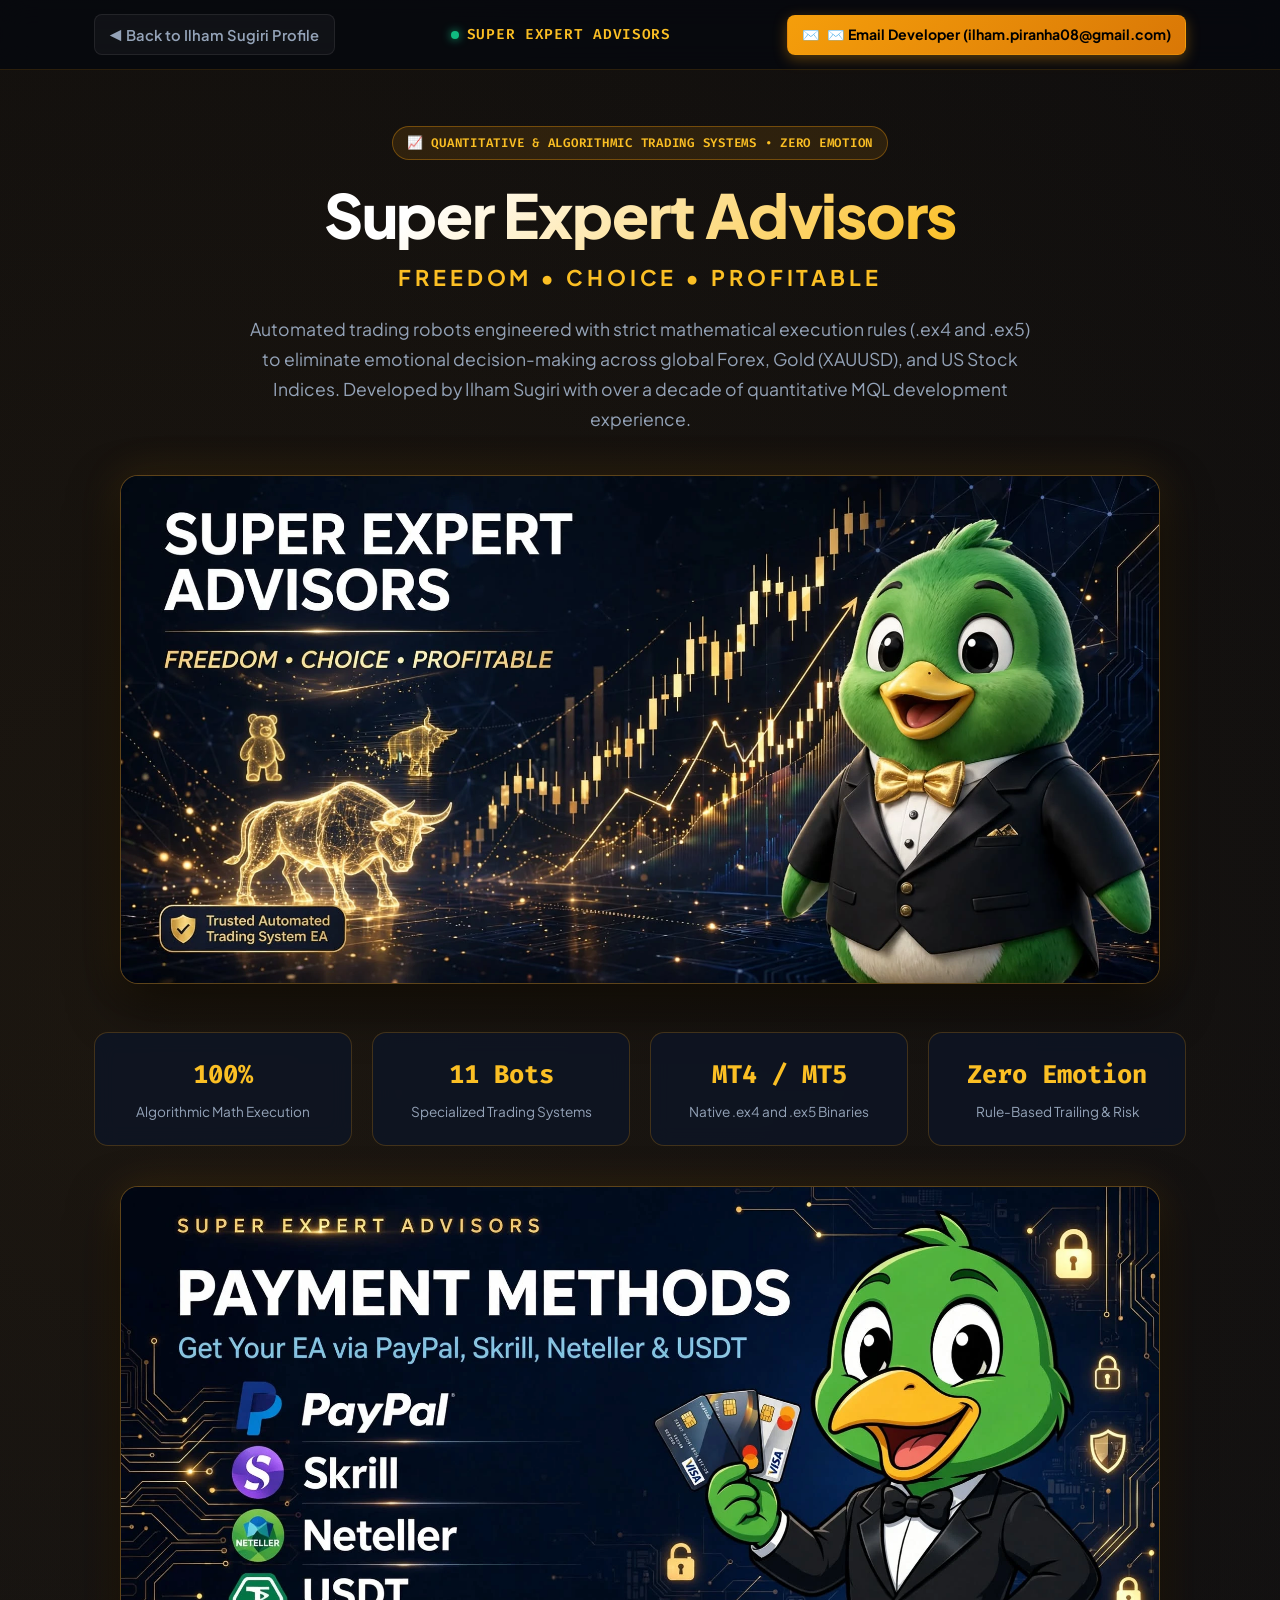
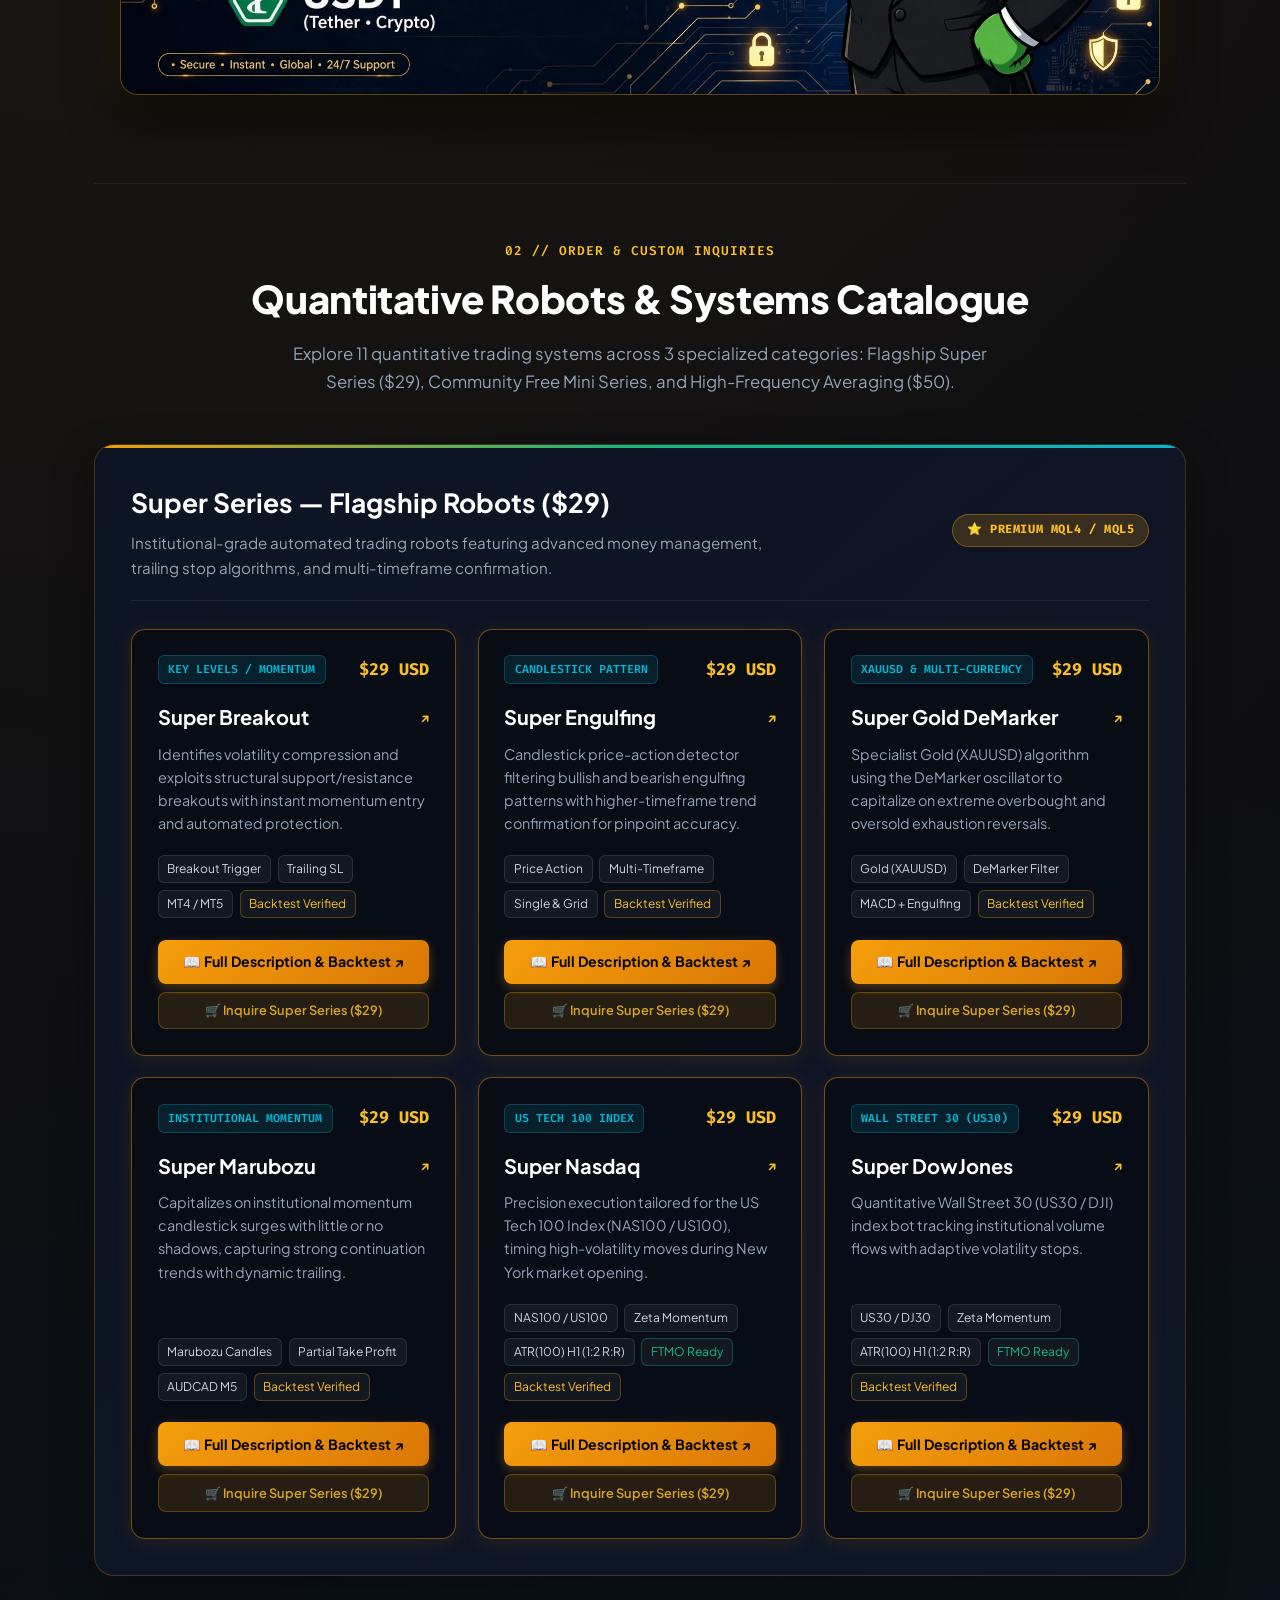
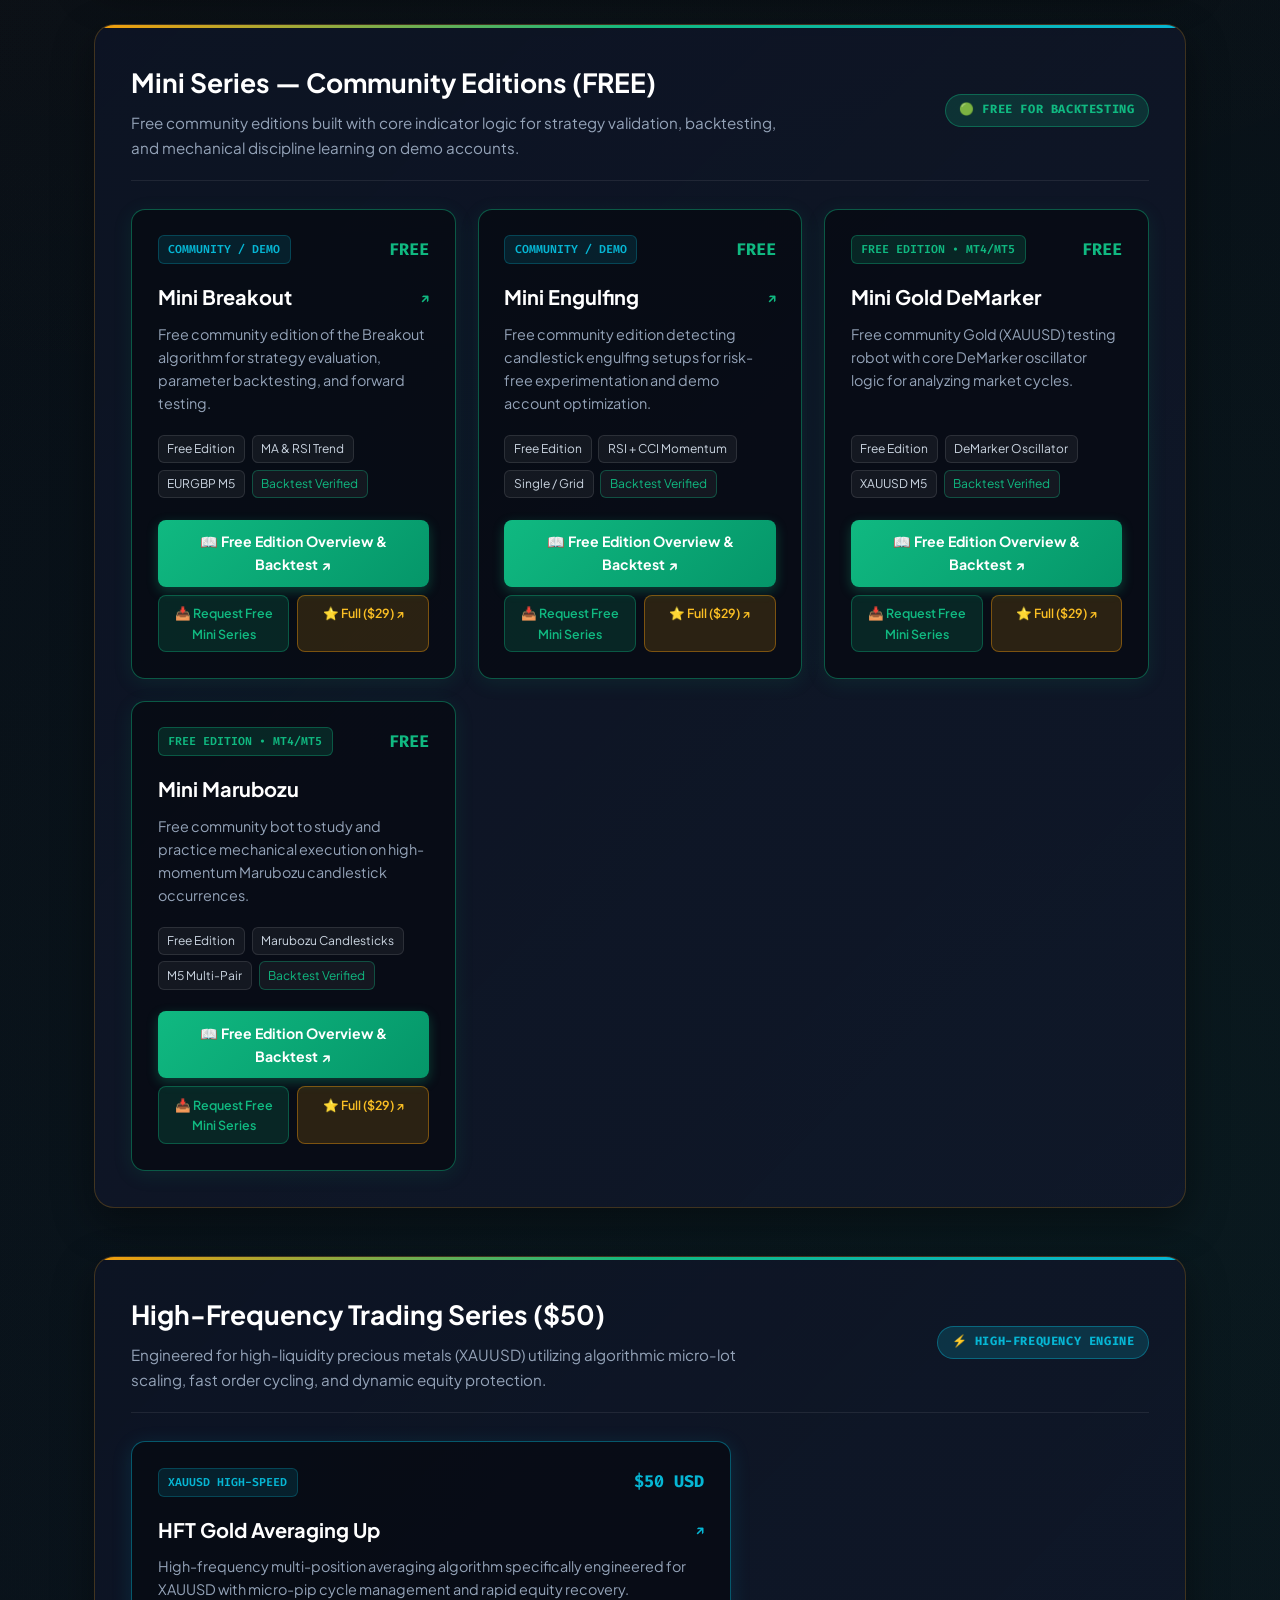
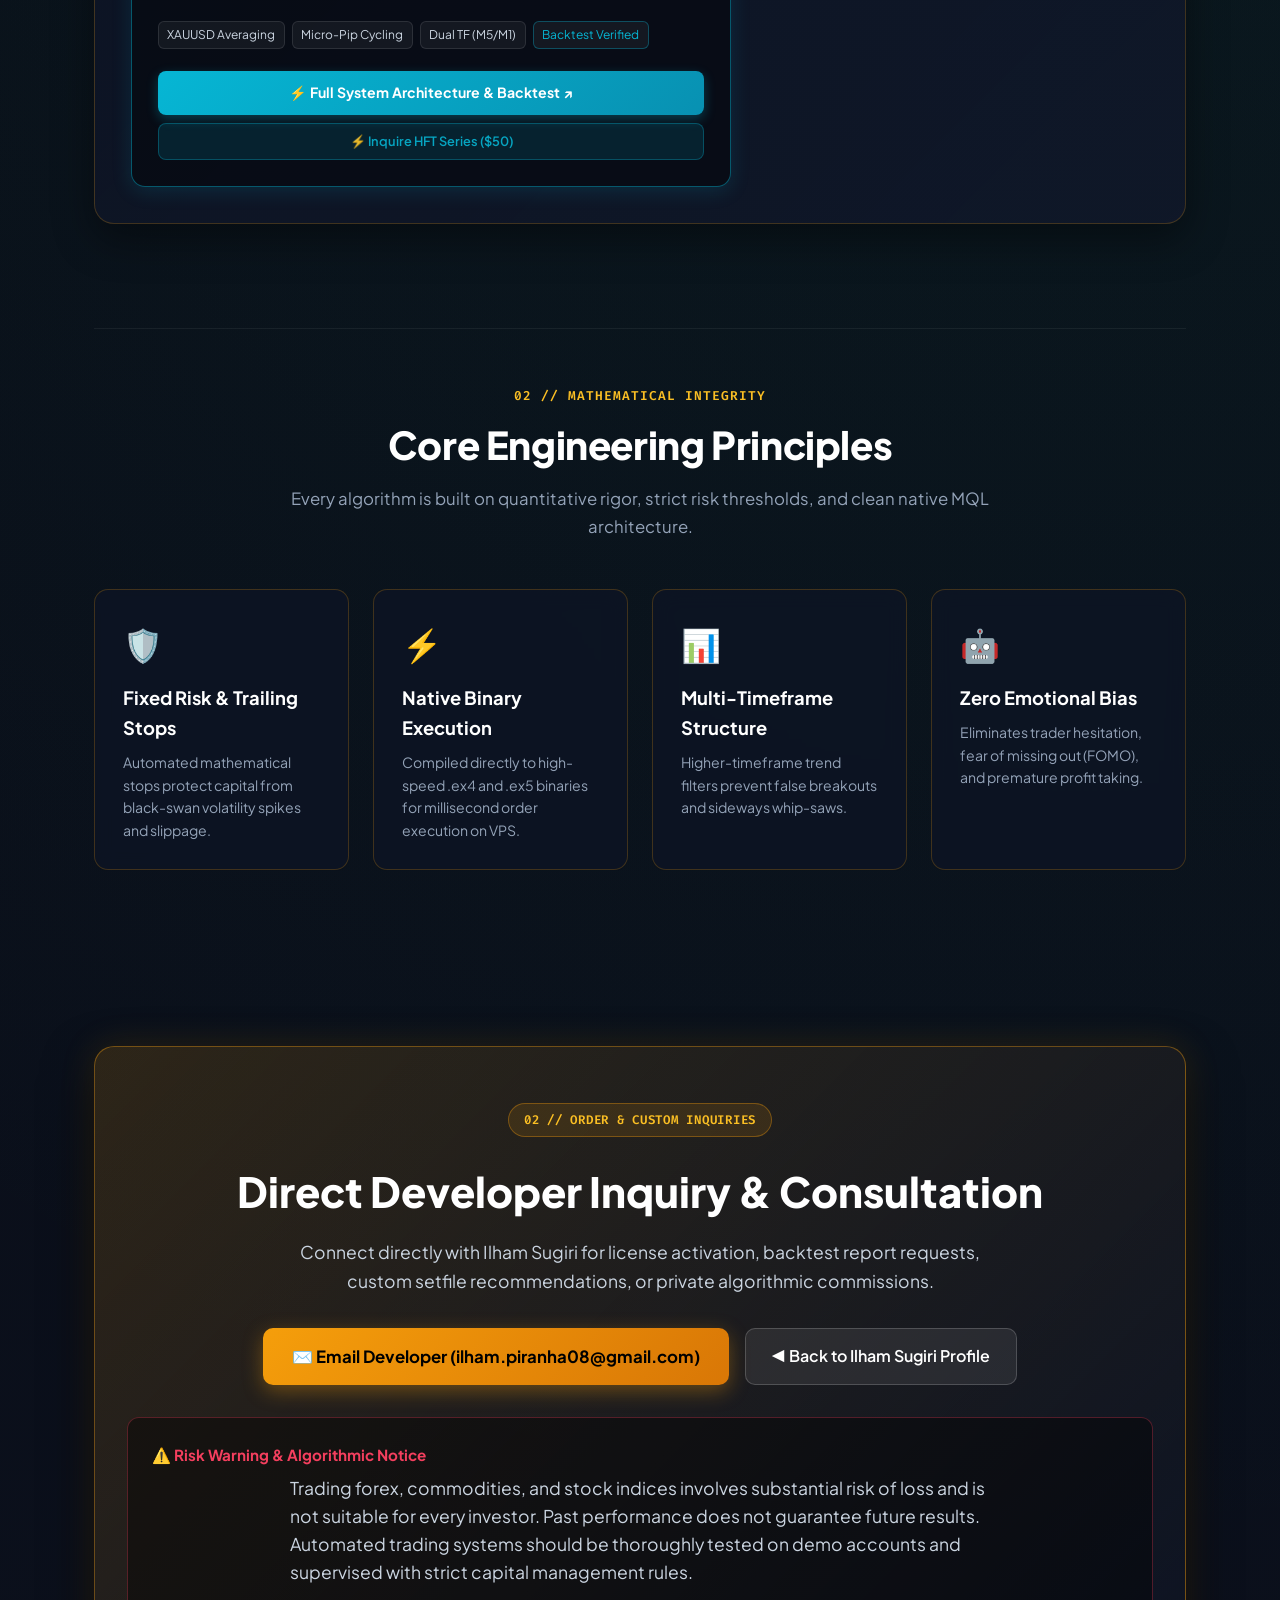
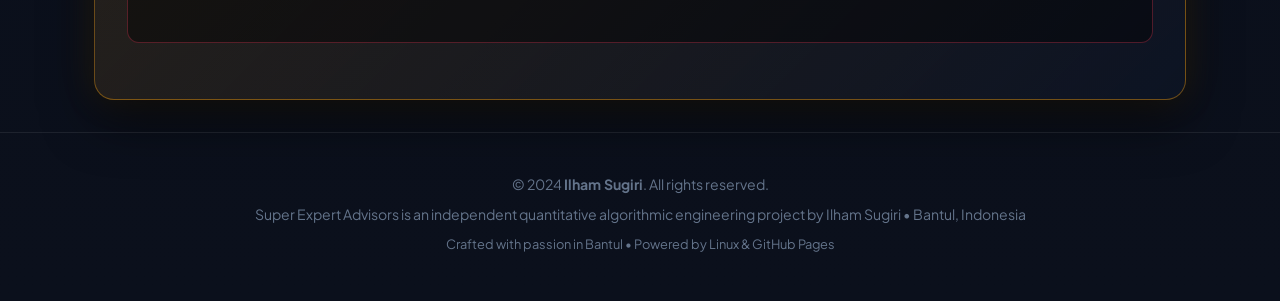
==== commit 1fbd1fc5: "chore: update copyright year to 2024 across license and pages" ====
--- a/index.html
+++ b/index.html
@@ -1346,7 +1346,7 @@
     <!-- FOOTER -->
     <footer>
         <div class="container">
-            <p data-i18n="footer_rights">&copy; 2026 <strong>Ilham Sugiri</strong>. All rights reserved.</p>
+            <p data-i18n="footer_rights">&copy; 2024 <strong>Ilham Sugiri</strong>. All rights reserved.</p>
             <p data-i18n="ea_footer_sub">Super Expert Advisors is an independent quantitative algorithmic engineering project by Ilham Sugiri • Bantul, Indonesia</p>
             <p style="margin-top: 0.5rem; font-size: 0.8rem; color: #64748b;" data-i18n="footer_crafted">Crafted with passion in Bantul • Powered by Linux & GitHub Pages</p>
         </div>
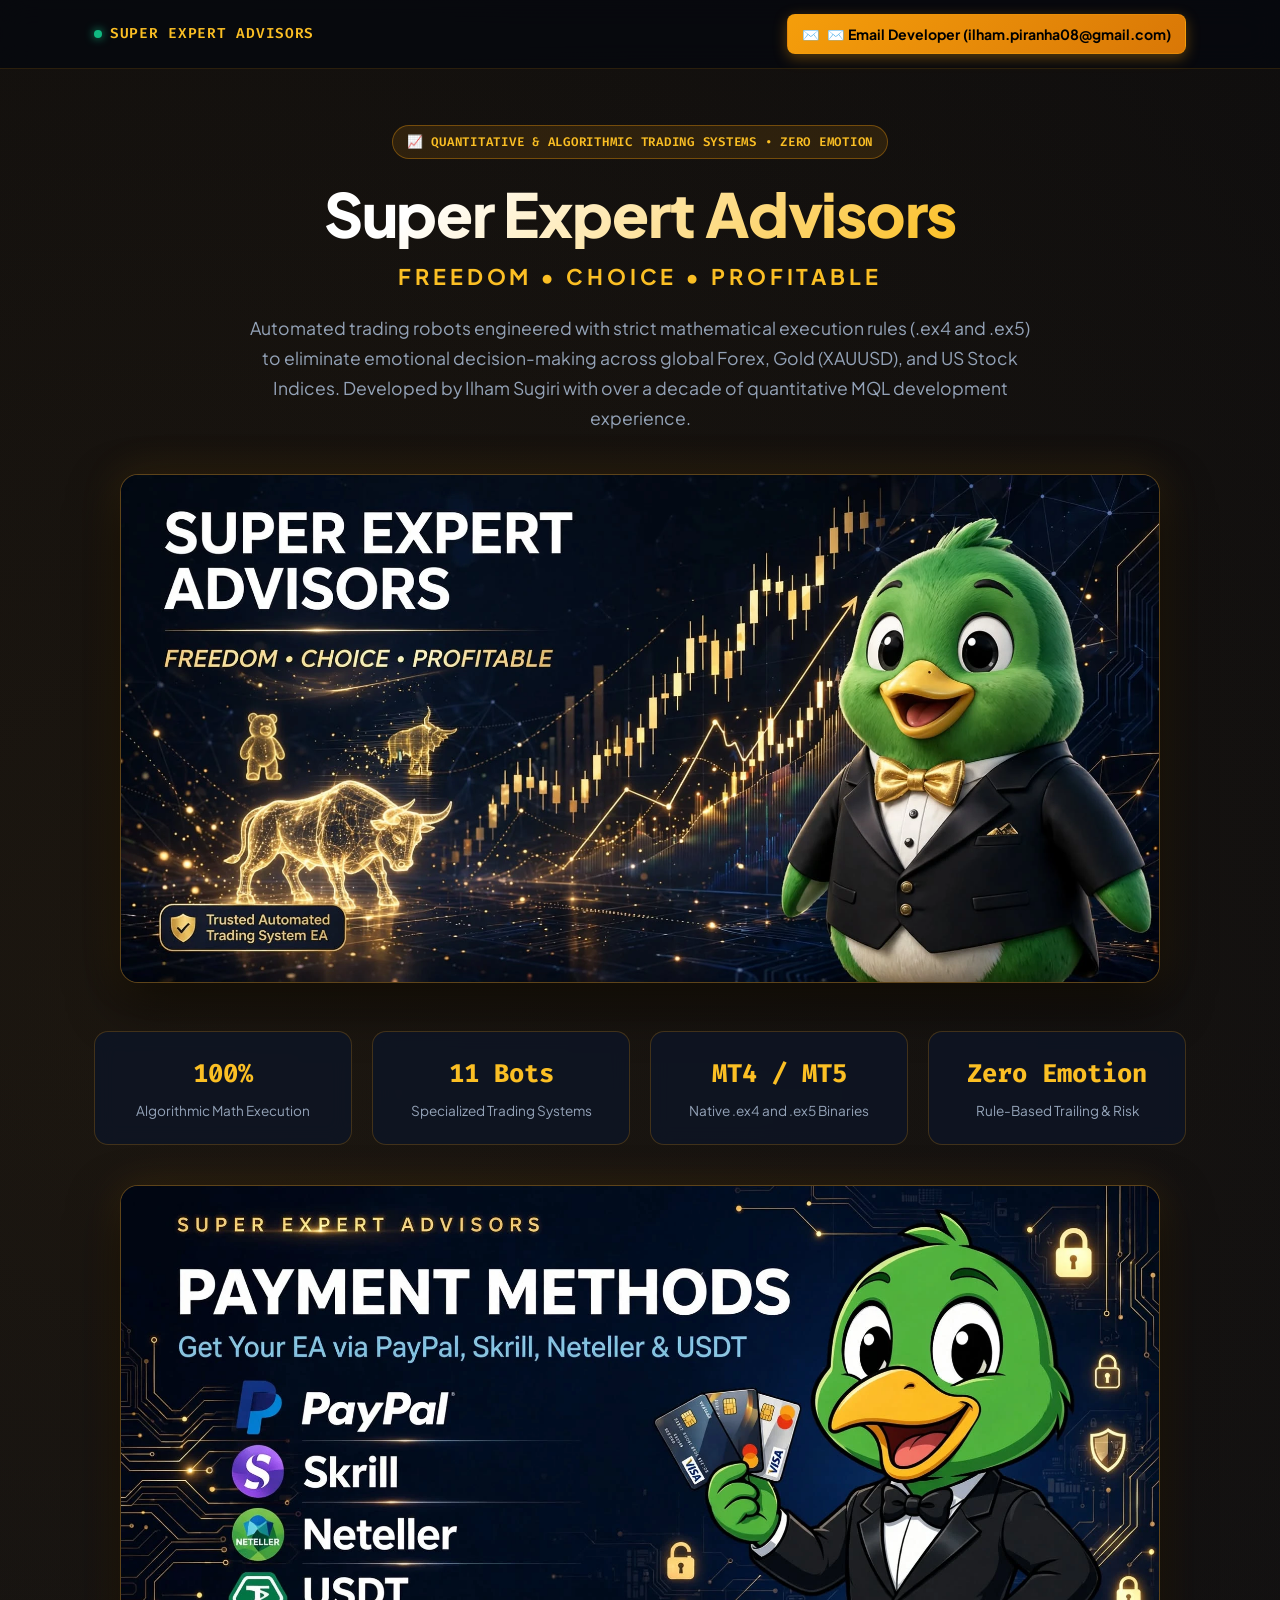
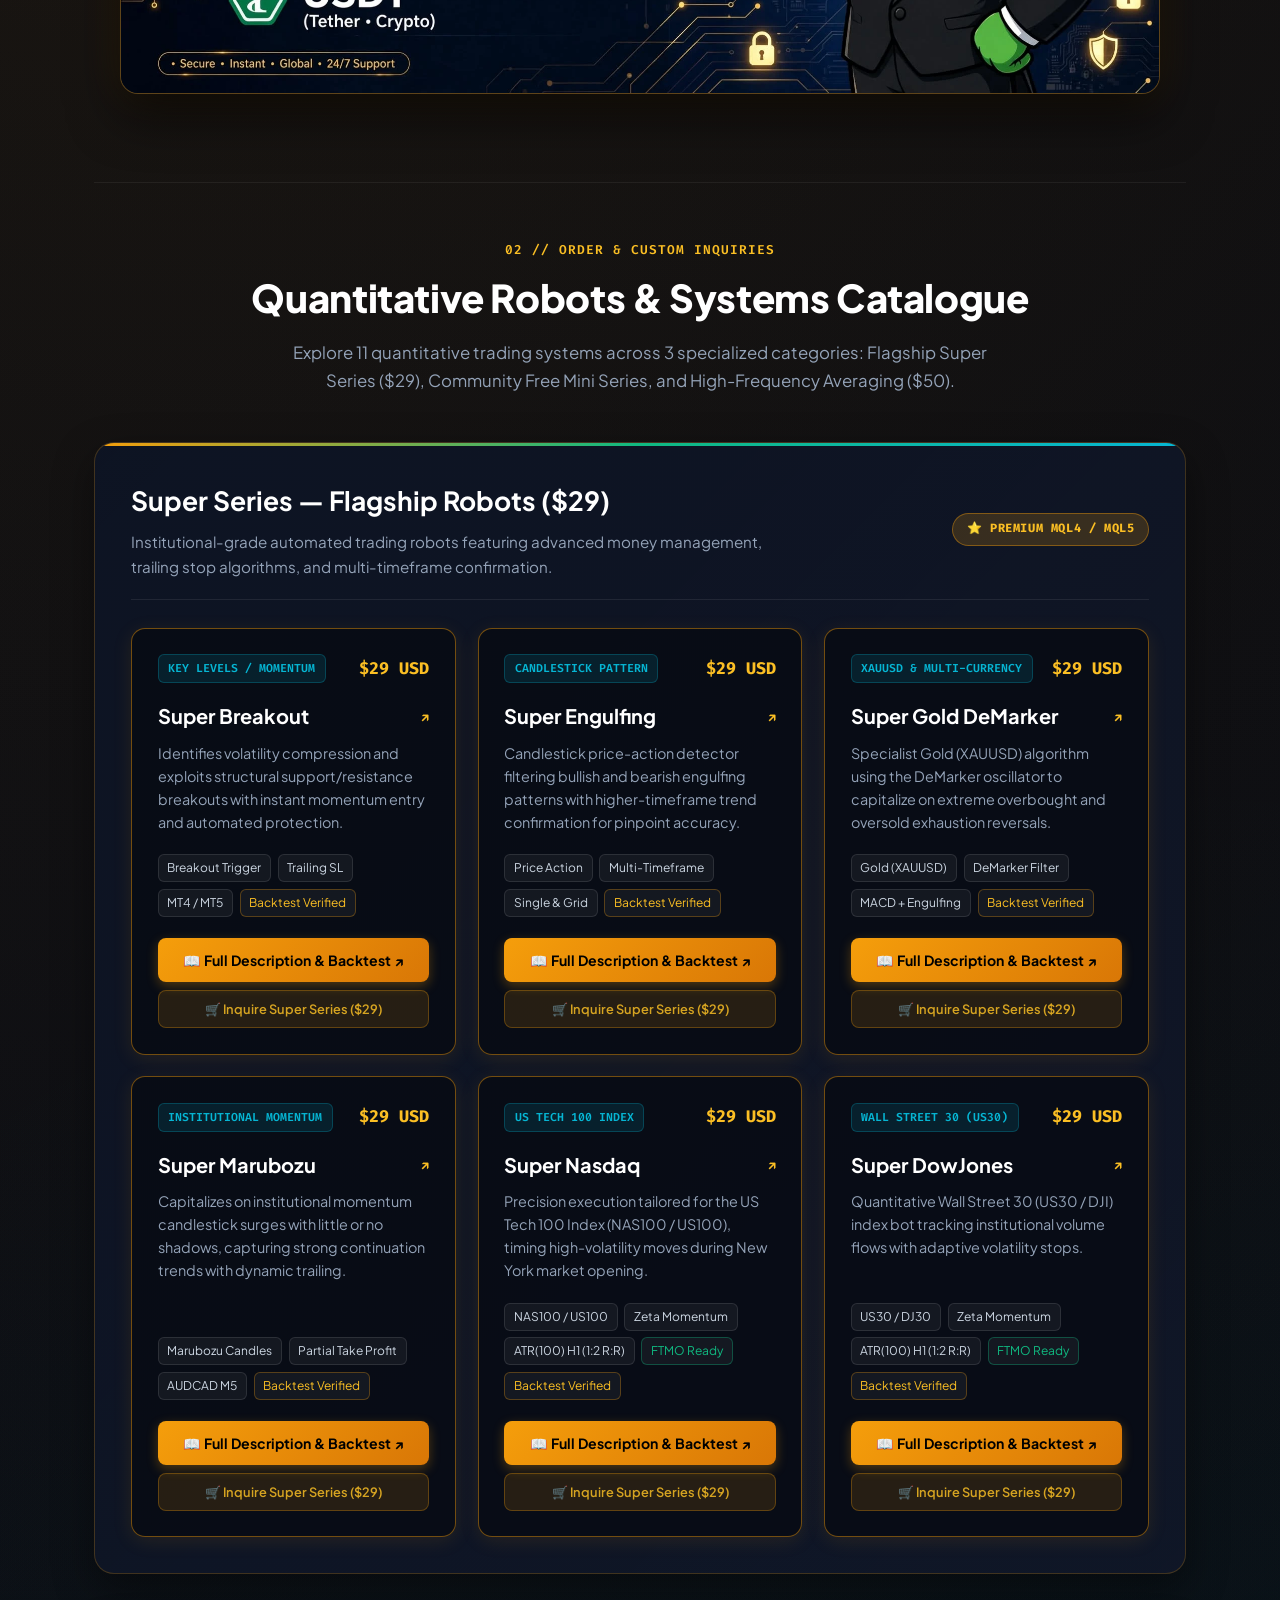
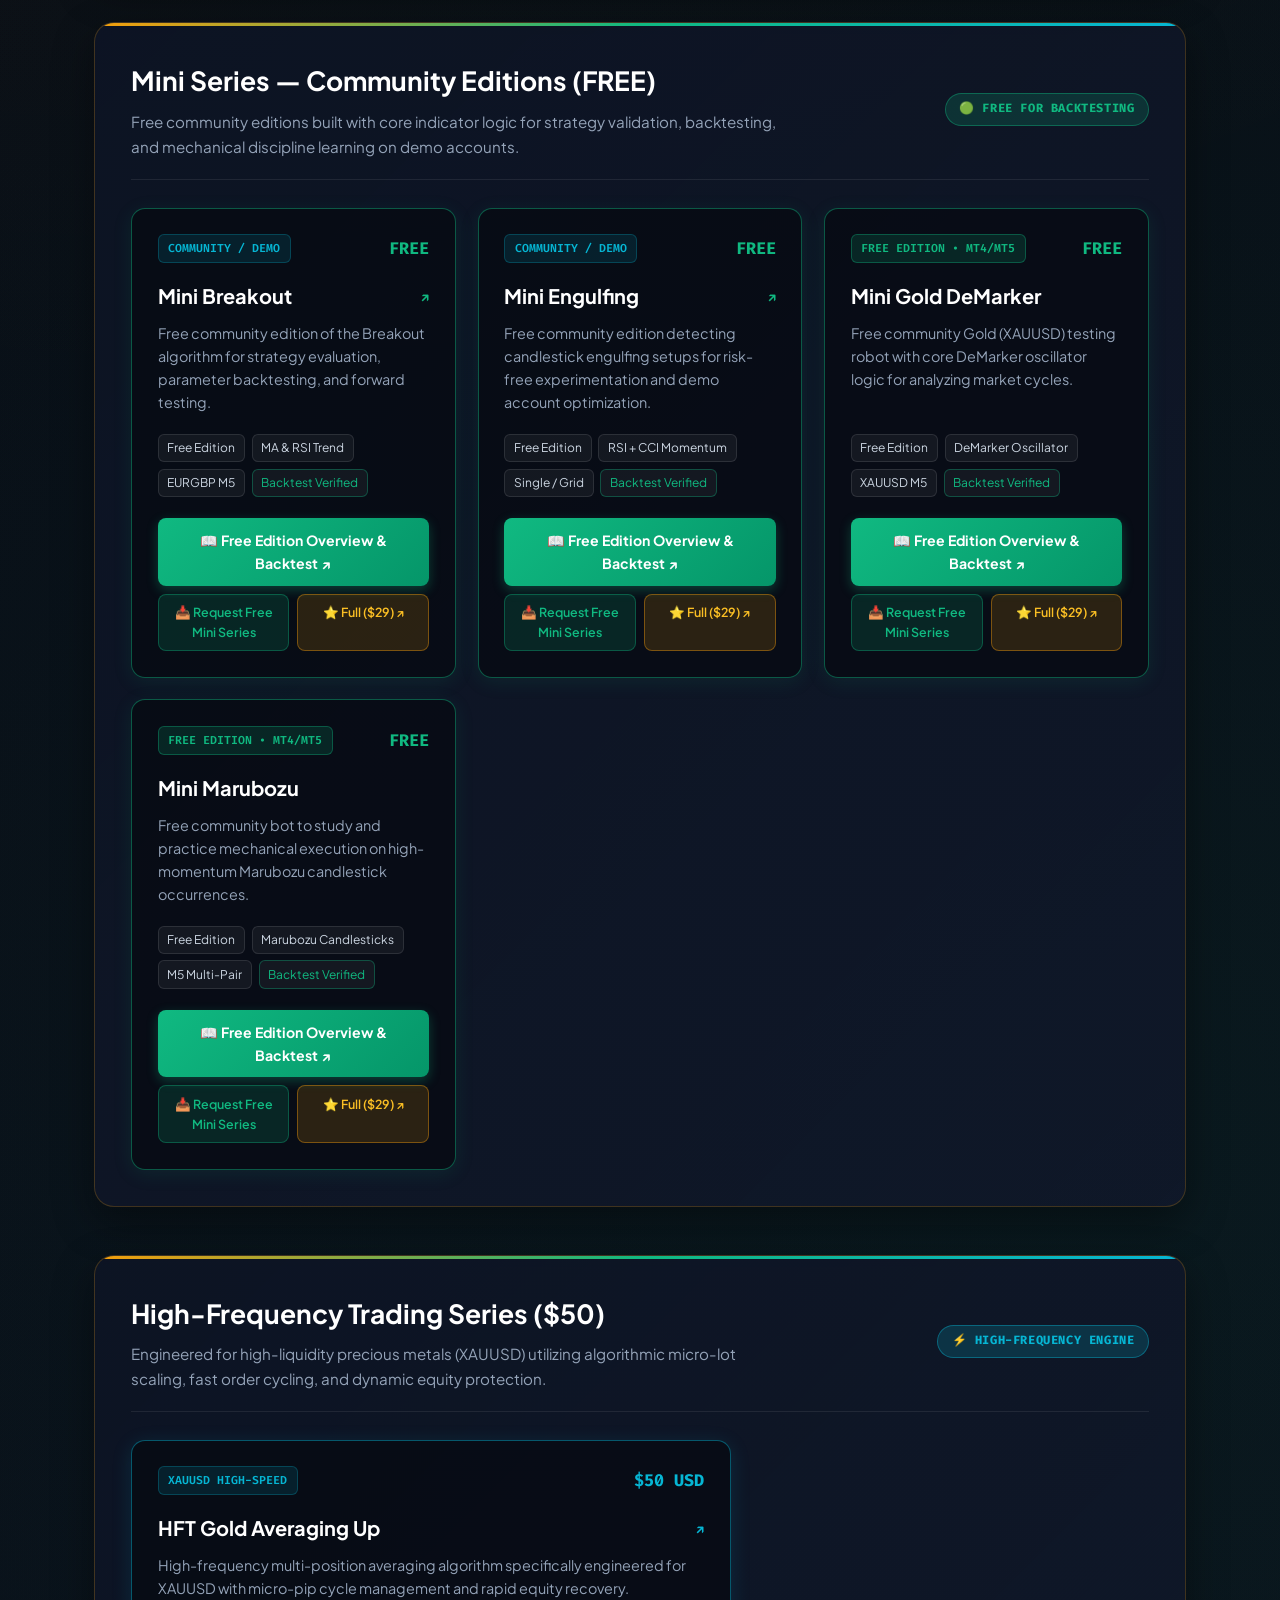
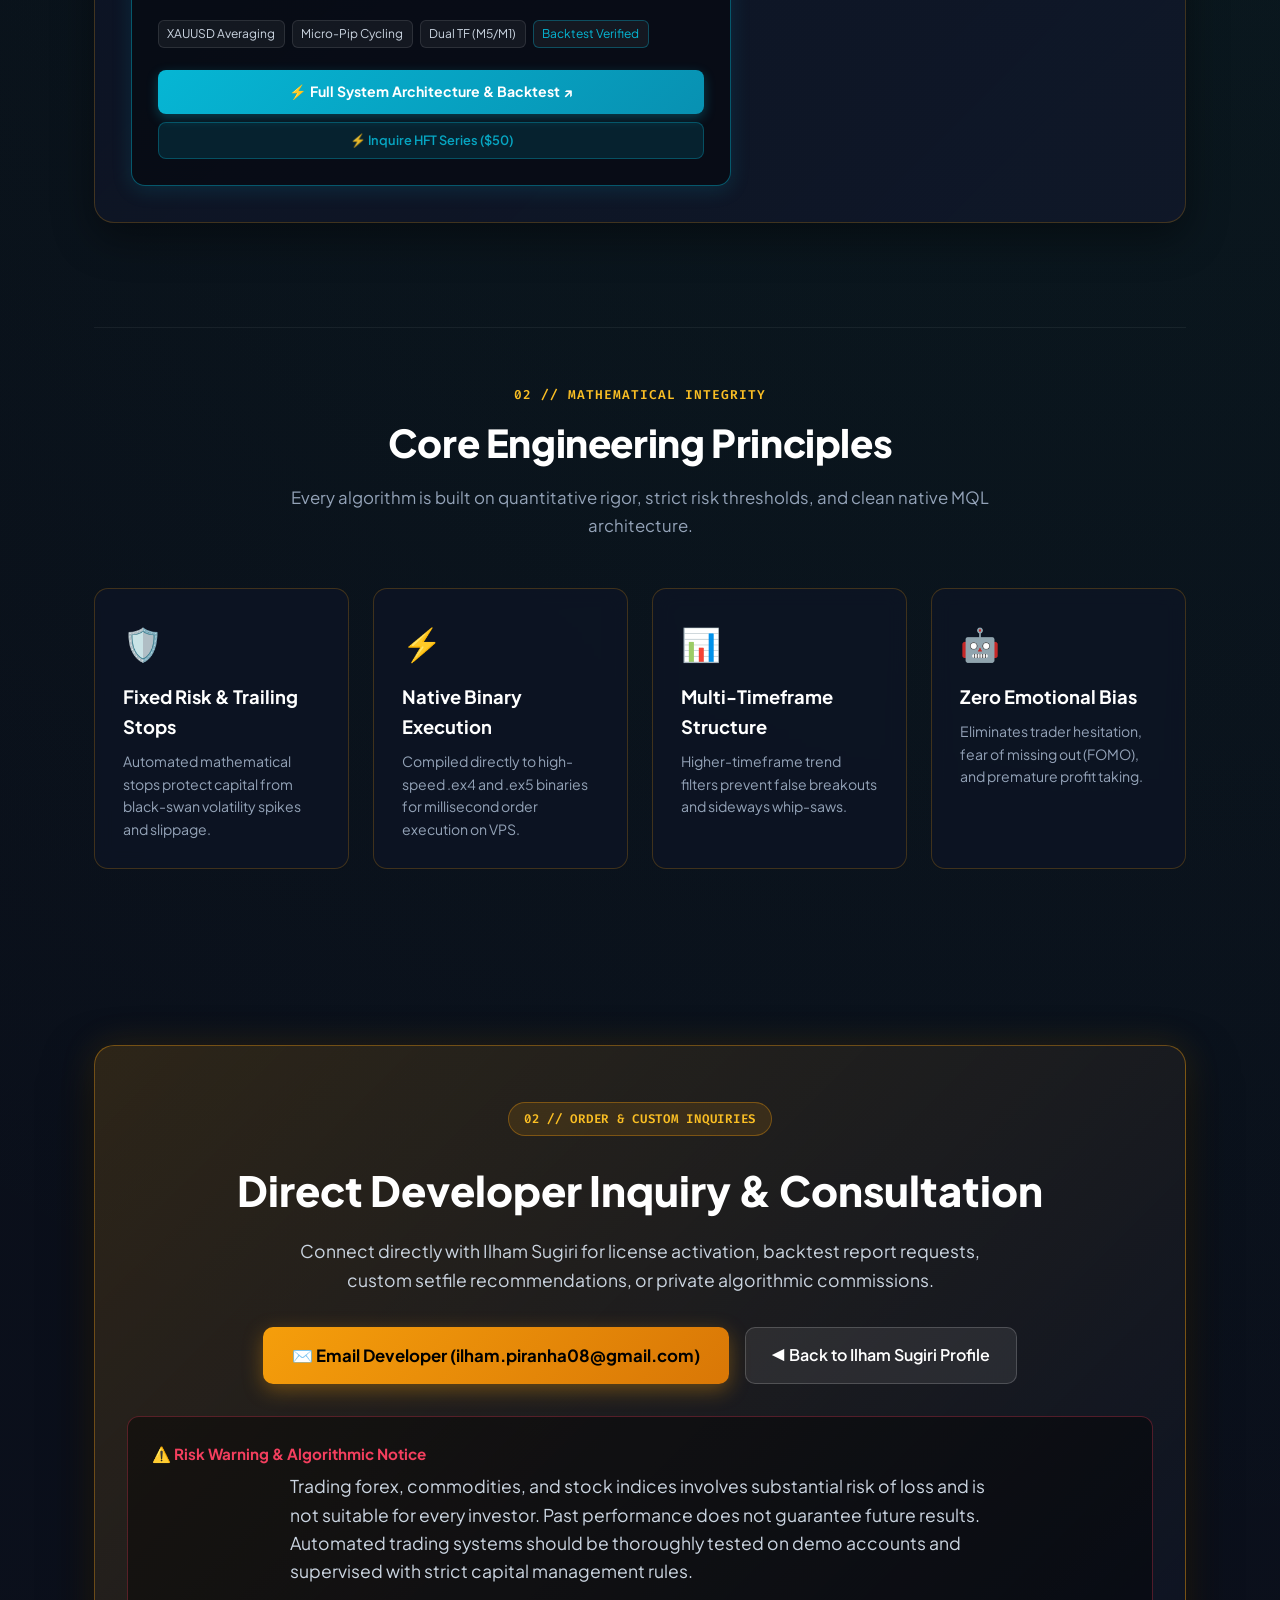
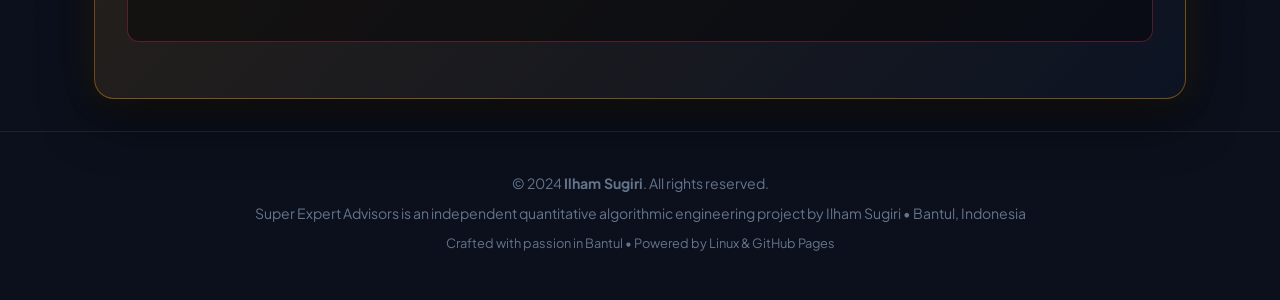
==== commit 9e26efd0: "fix(nav): remove back button from header on superexpertadvisors standalone site" ====
--- a/index.html
+++ b/index.html
@@ -756,11 +756,6 @@
     <header>
         <div class="container">
             <div class="nav-content">
-                <a href="https://ilhampiranha08-tech.github.io/" class="nav-back">
-                    <span class="nav-back-full" data-i18n="nav_back_profile">◀ Back to Ilham Sugiri Profile</span>
-                    <span class="nav-back-short" data-i18n="nav_back_short">◀ Back</span>
-                </a>
-
                 <div class="nav-title">
                     <span class="dot"></span>
                     SUPER EXPERT ADVISORS
@@ -1055,7 +1050,7 @@
             </div>
 
             <!-- CATEGORY 2: MINI SERIES (FREE) -->
-            <div class="category-box">
+            <div class="category-box" id="mini-series">
                 <div class="category-header">
                     <div class="category-title-group">
                         <h3 data-i18n="ea_sec_mini_title">Mini Series — Community Editions (FREE)</h3>
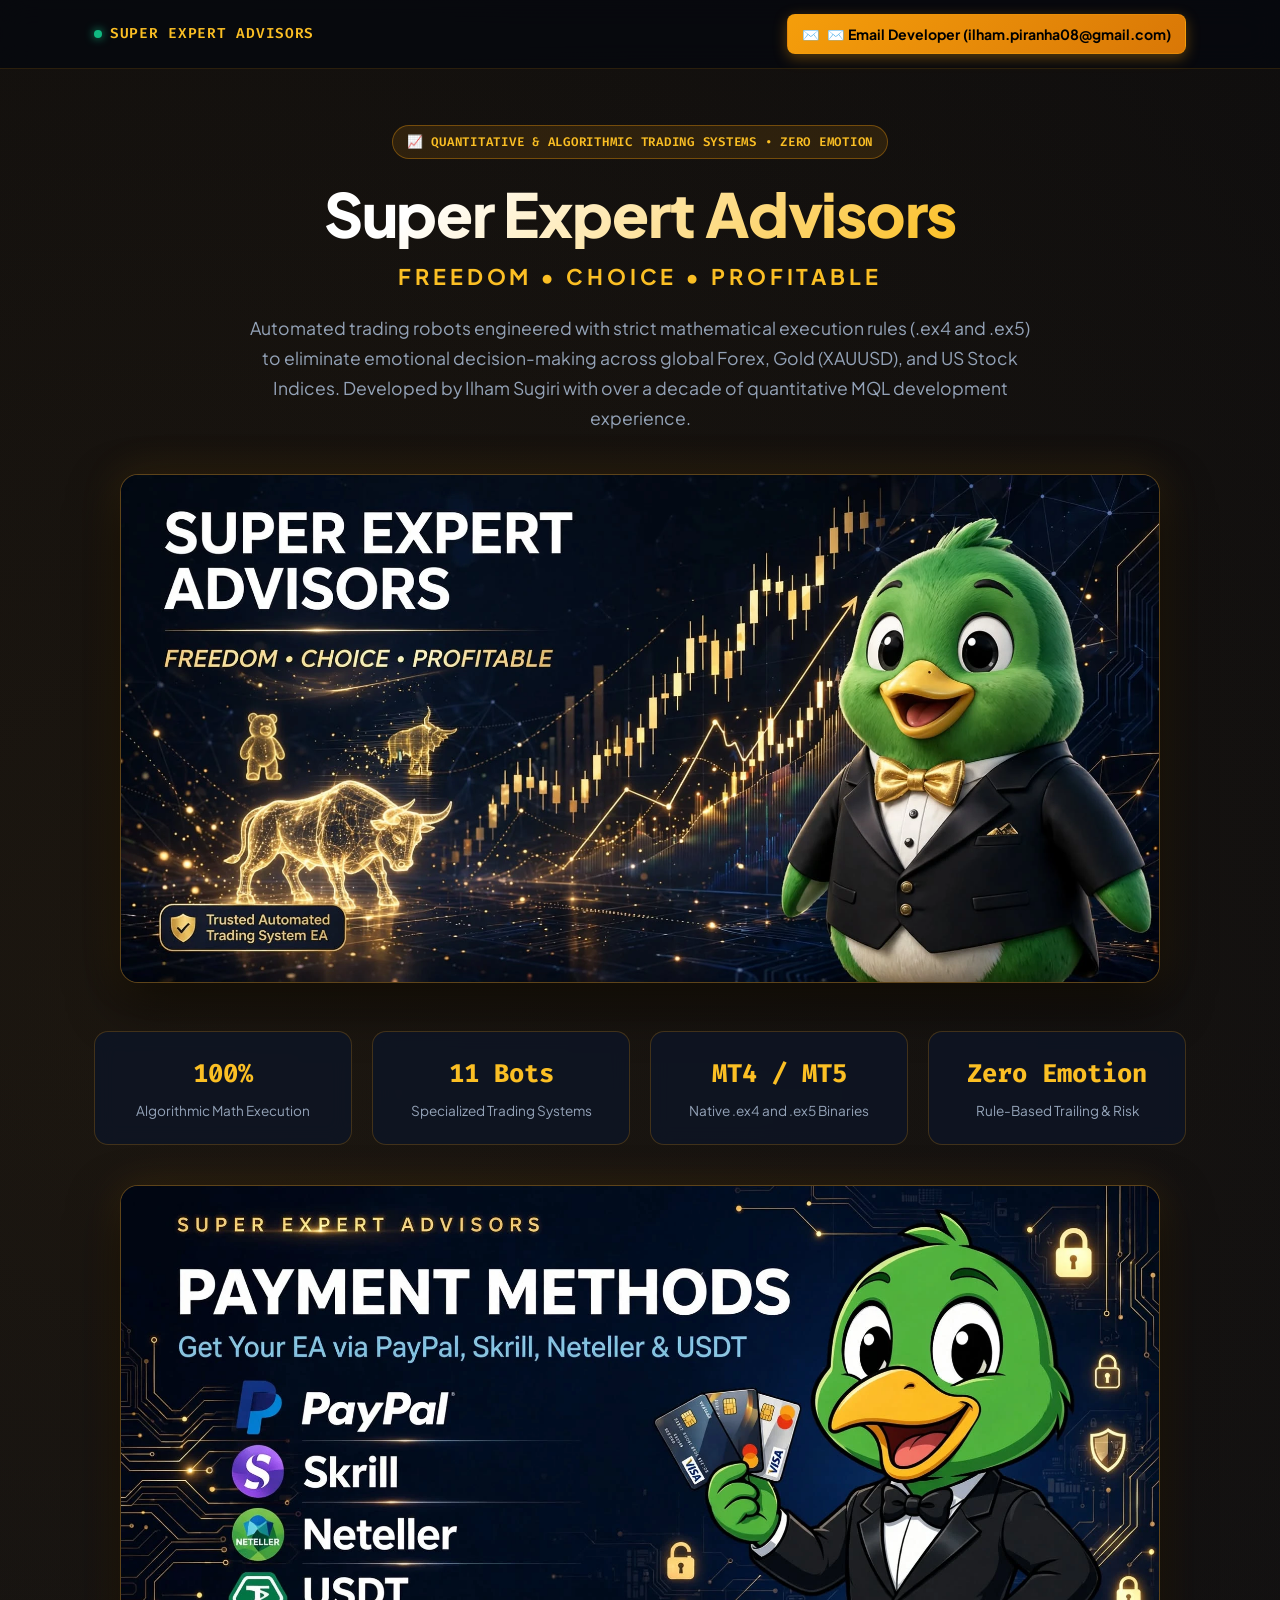
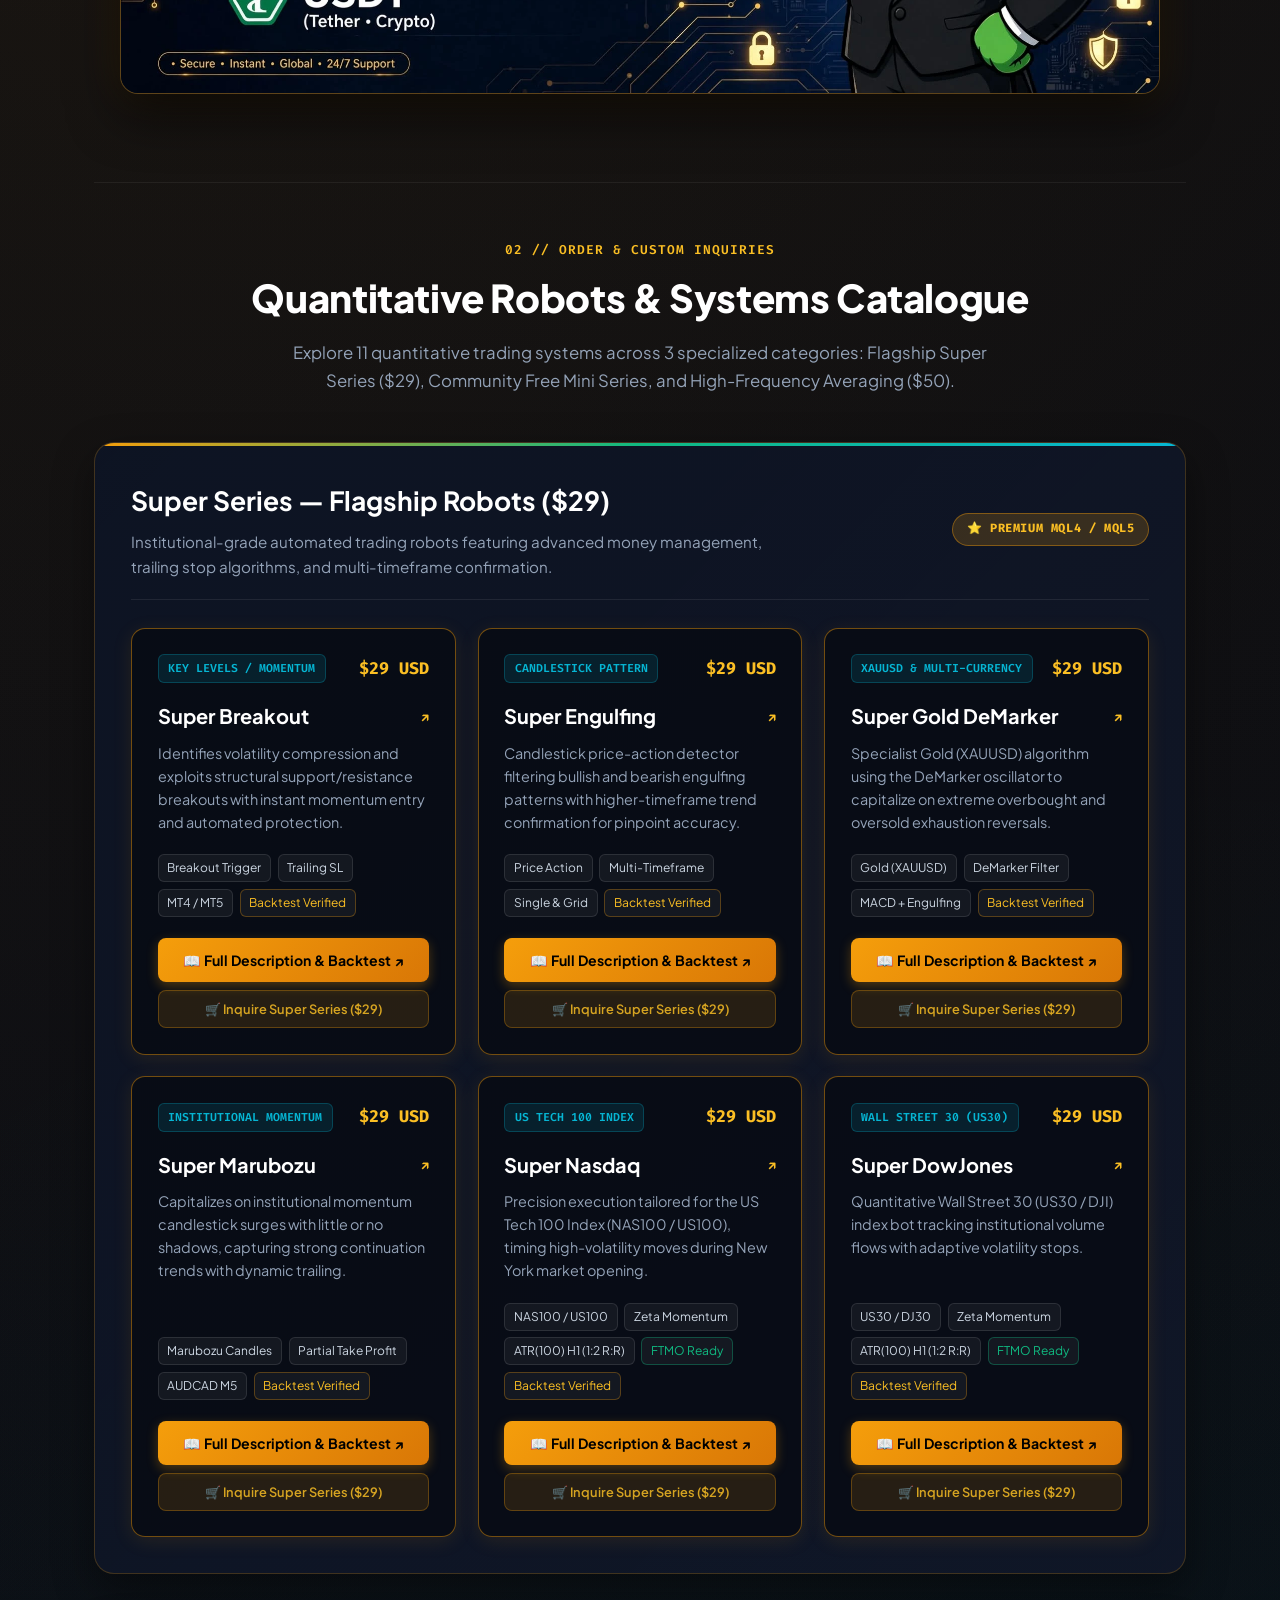
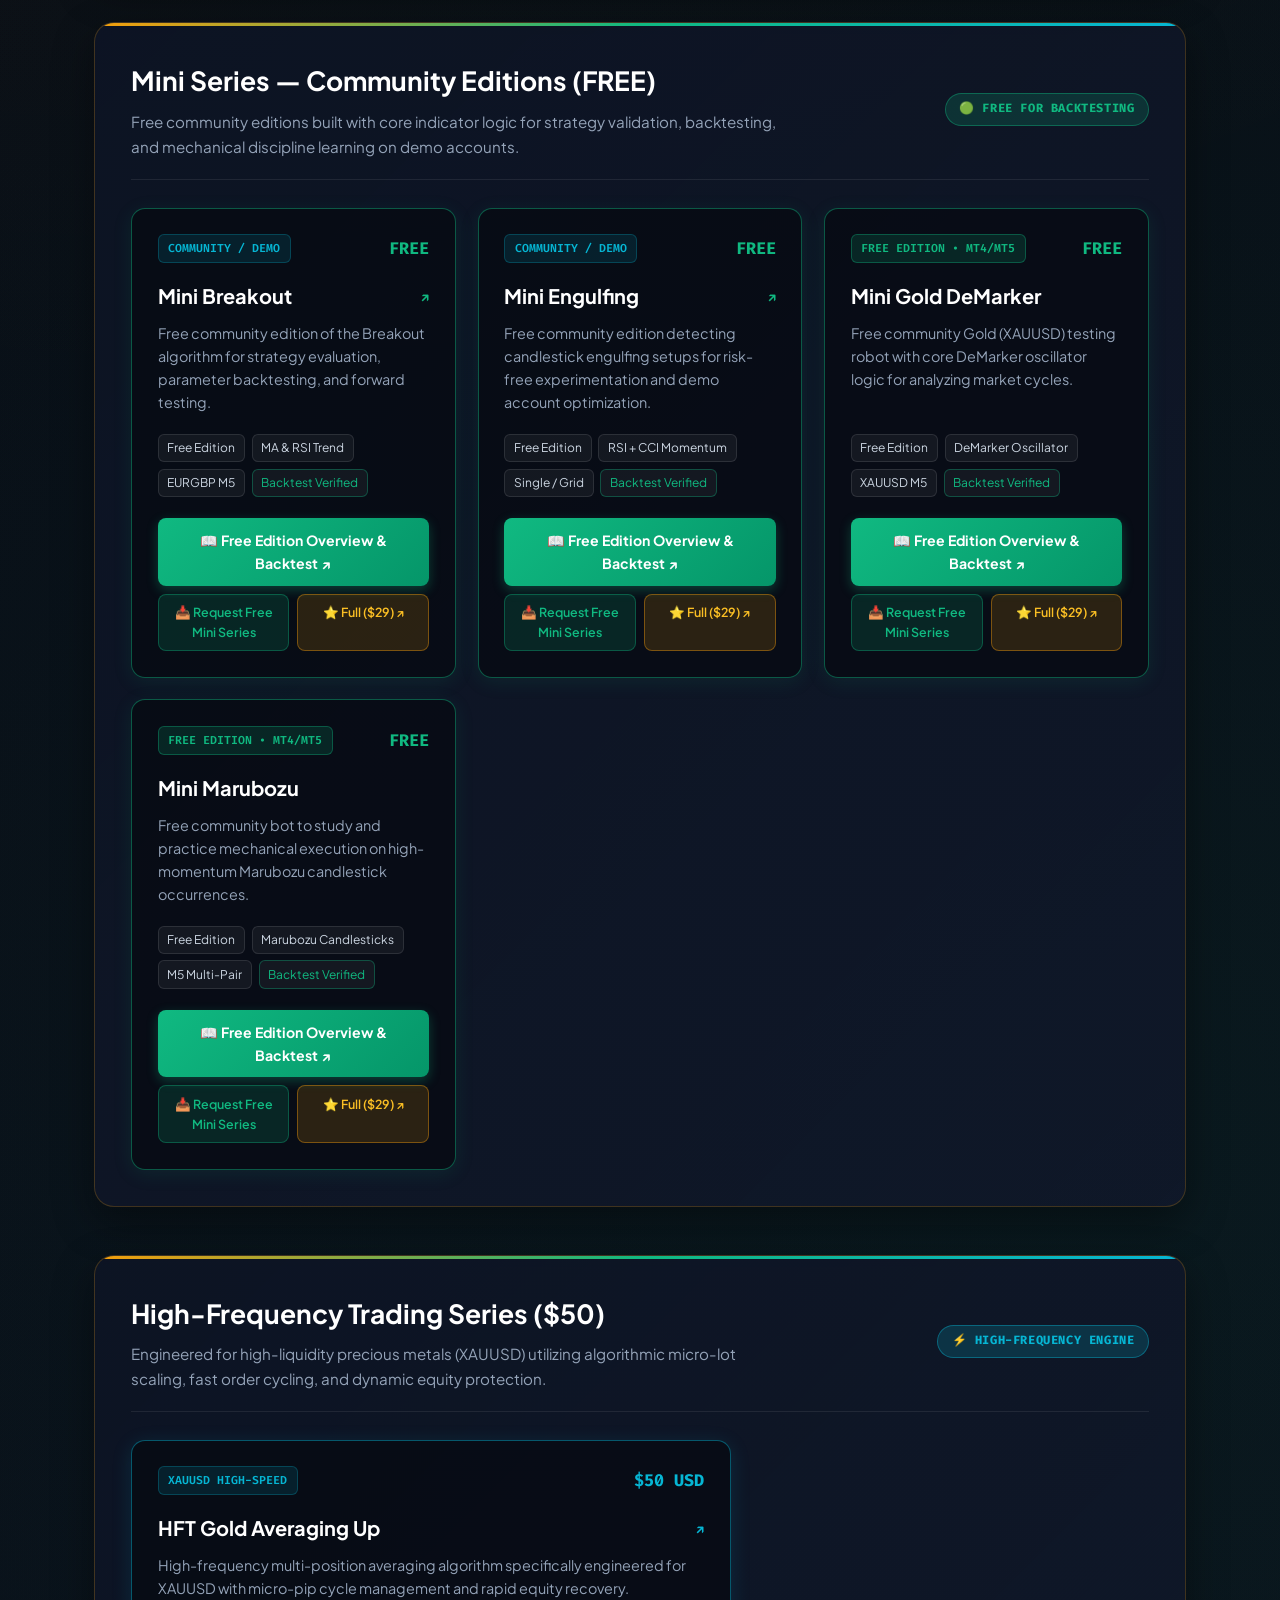
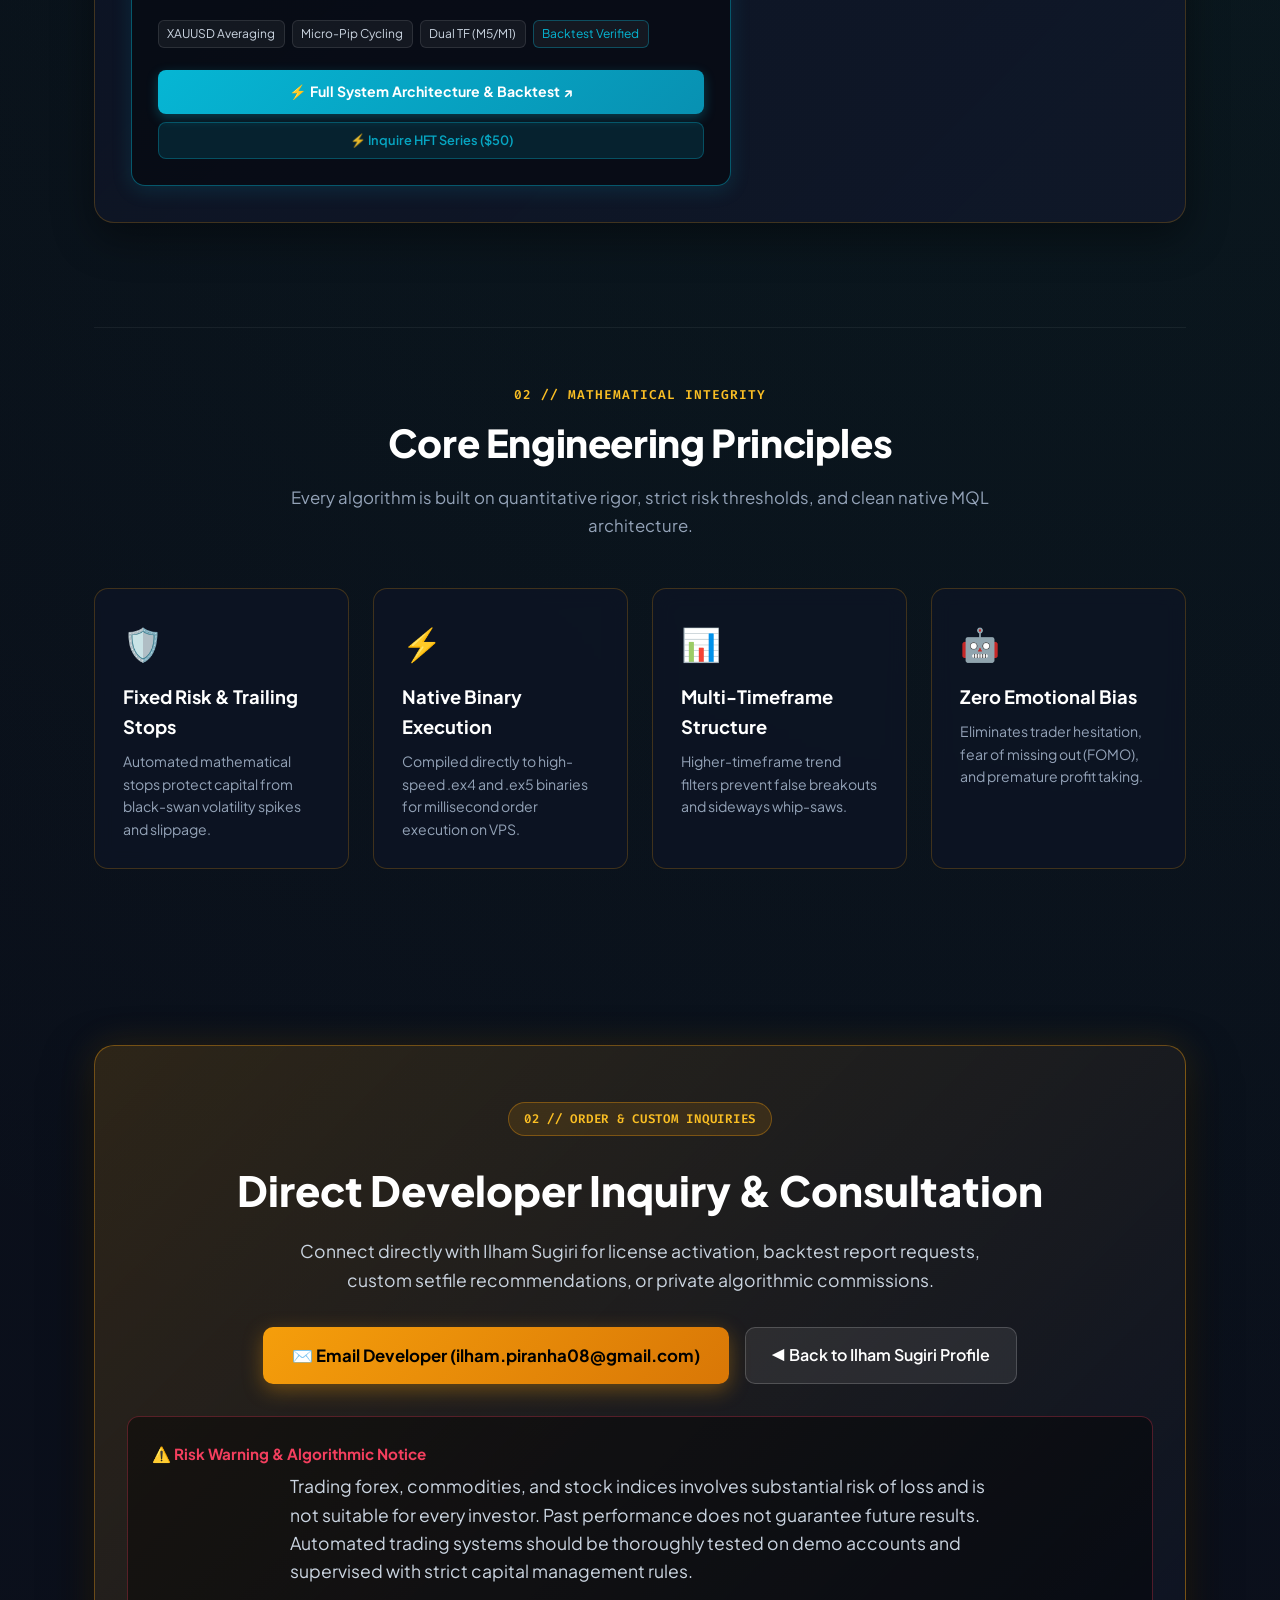
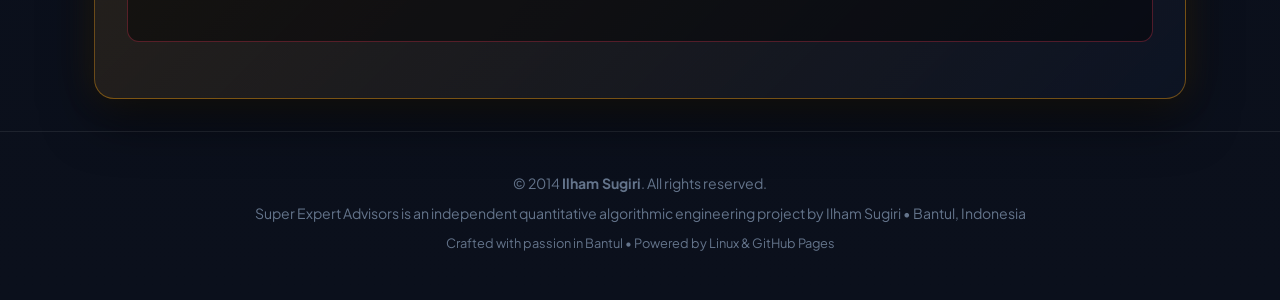
==== commit 7a32fe5d: "docs: update copyright year to 2014 across all files and documentation" ====
--- a/index.html
+++ b/index.html
@@ -1341,7 +1341,7 @@
     <!-- FOOTER -->
     <footer>
         <div class="container">
-            <p data-i18n="footer_rights">&copy; 2024 <strong>Ilham Sugiri</strong>. All rights reserved.</p>
+            <p data-i18n="footer_rights">&copy; 2014 <strong>Ilham Sugiri</strong>. All rights reserved.</p>
             <p data-i18n="ea_footer_sub">Super Expert Advisors is an independent quantitative algorithmic engineering project by Ilham Sugiri • Bantul, Indonesia</p>
             <p style="margin-top: 0.5rem; font-size: 0.8rem; color: #64748b;" data-i18n="footer_crafted">Crafted with passion in Bantul • Powered by Linux & GitHub Pages</p>
         </div>
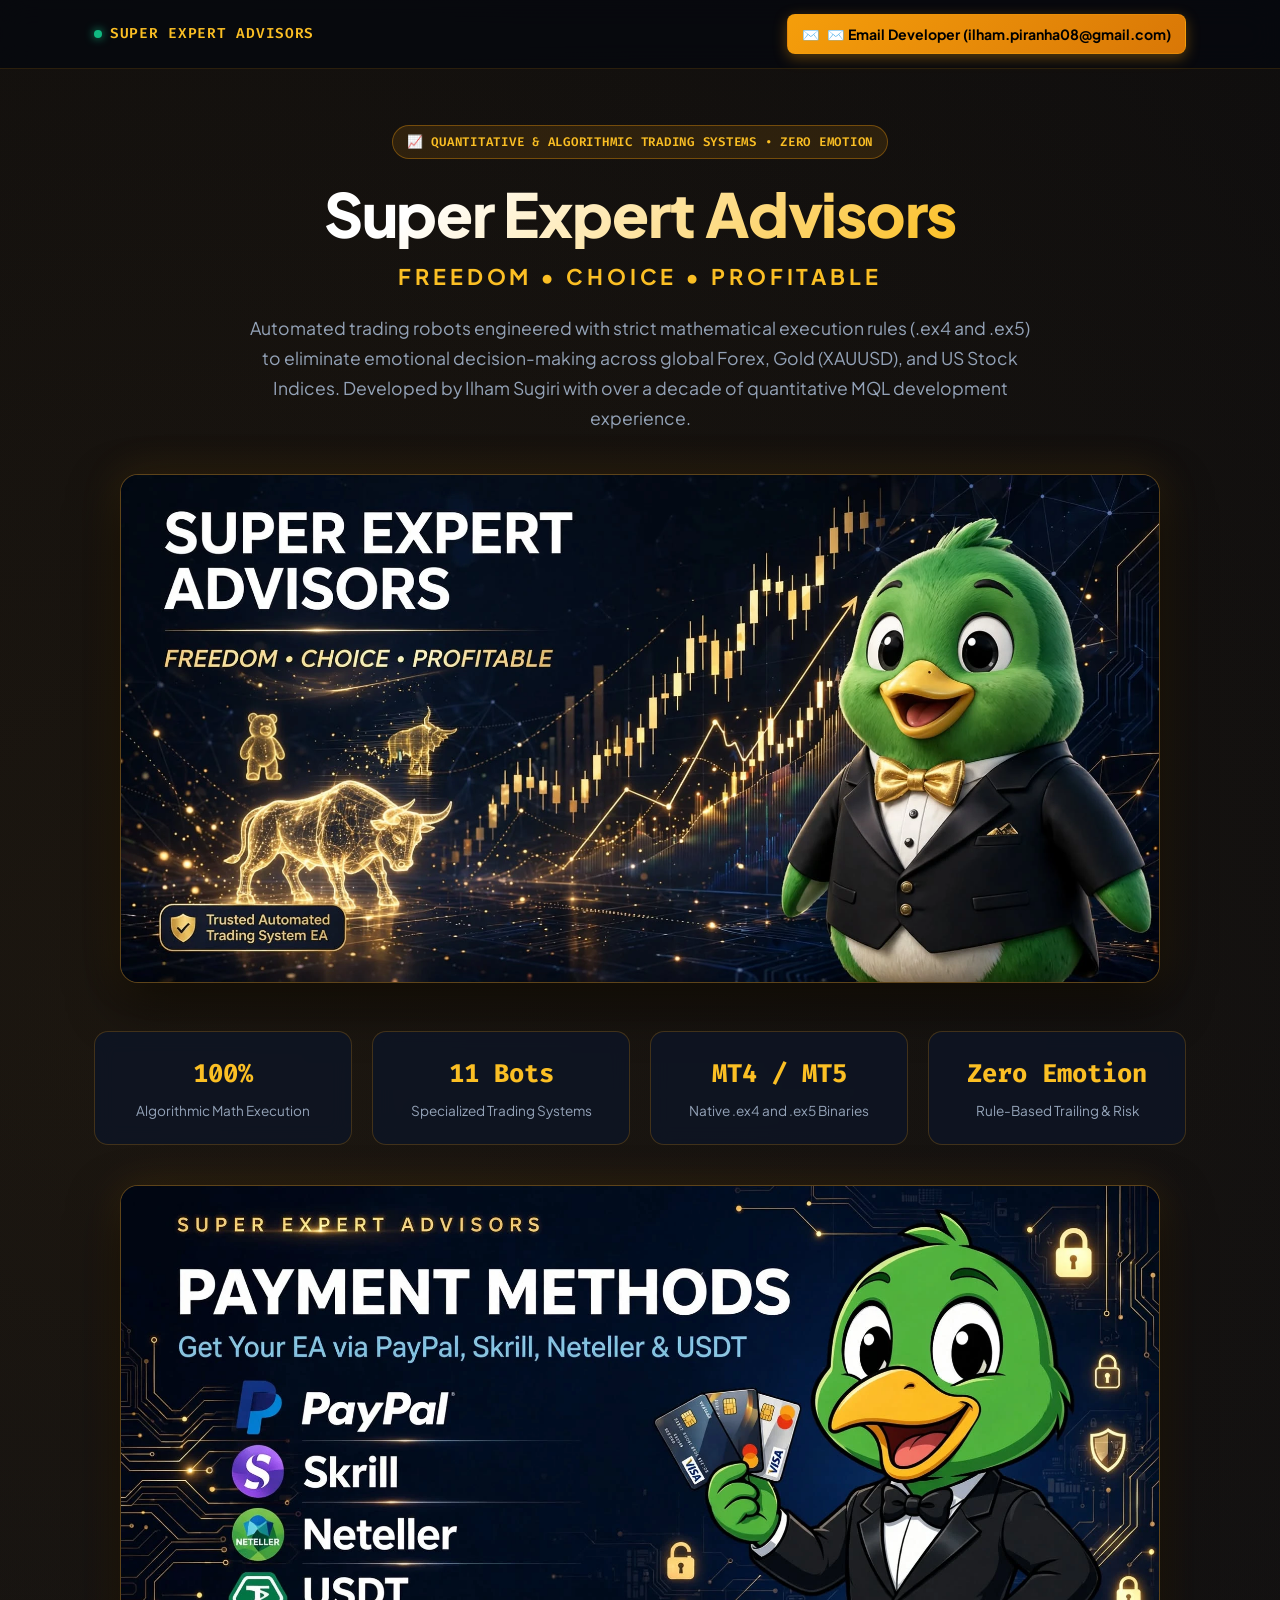
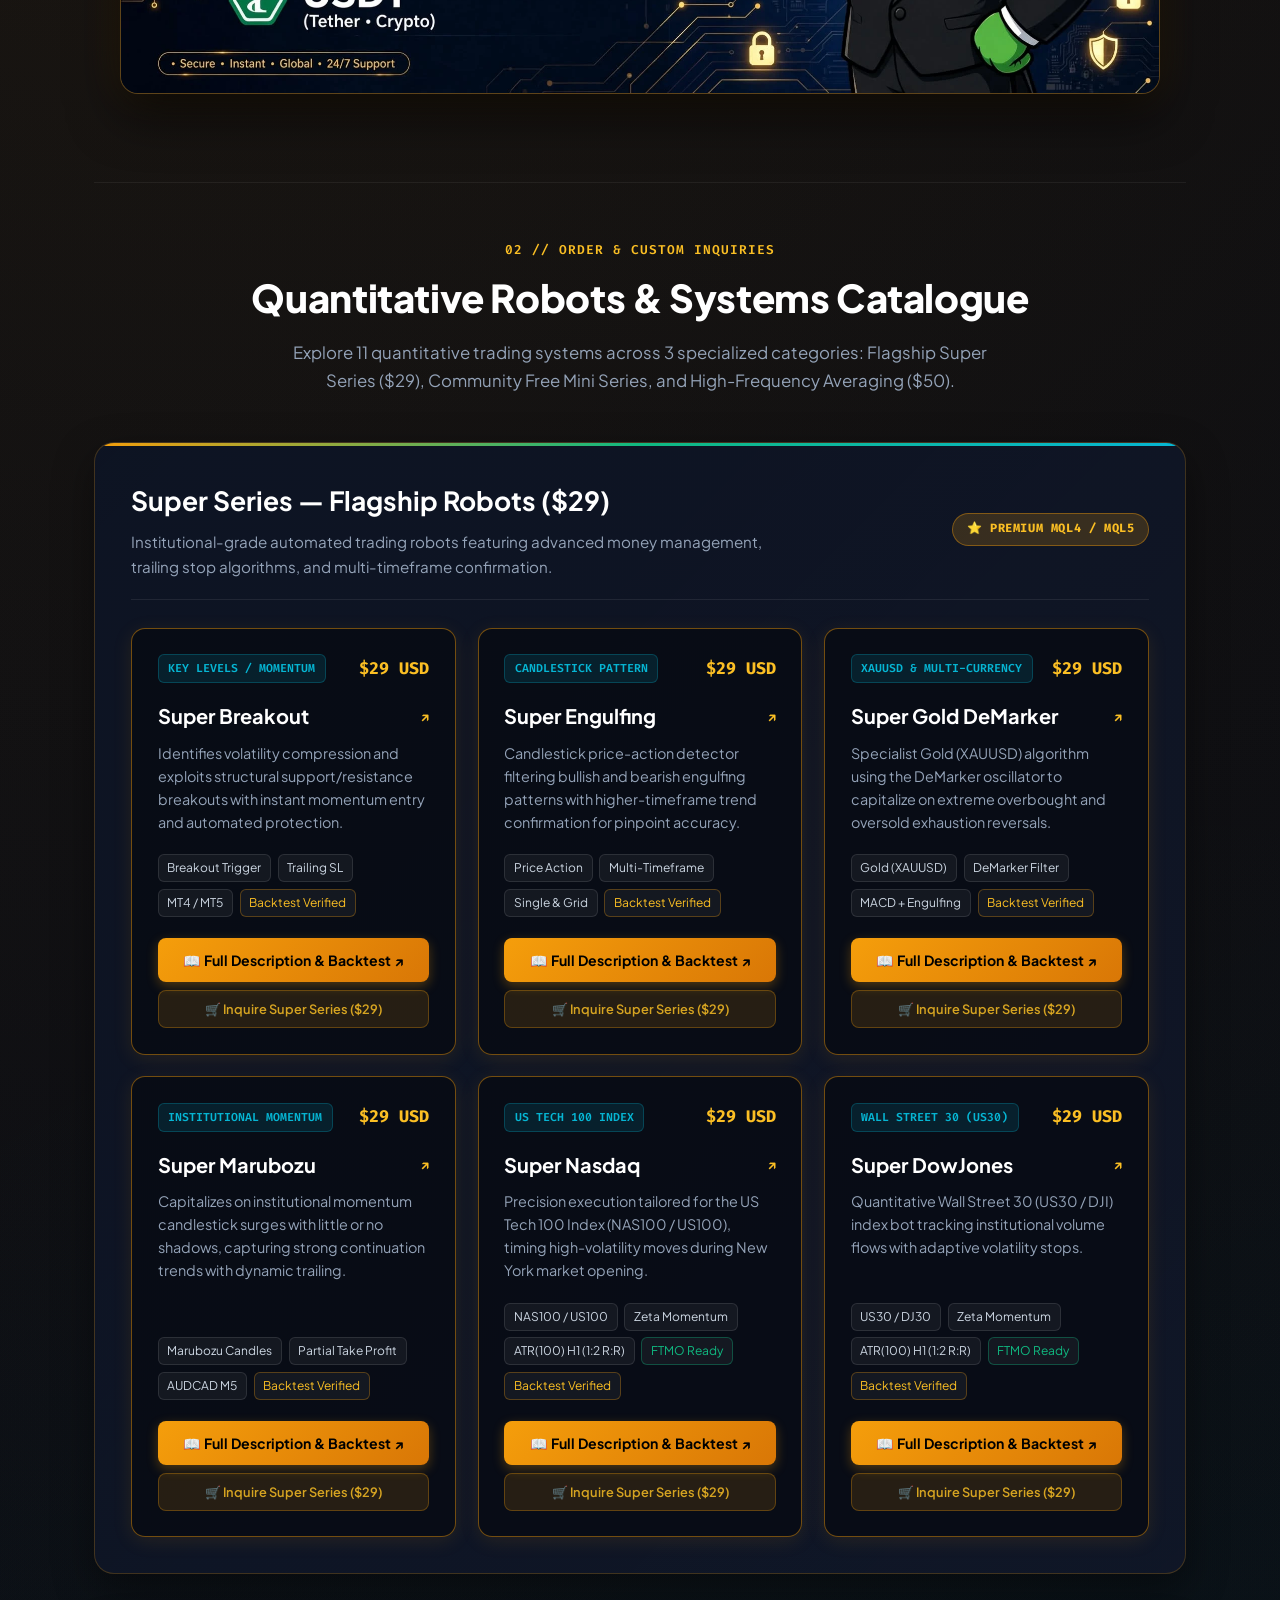
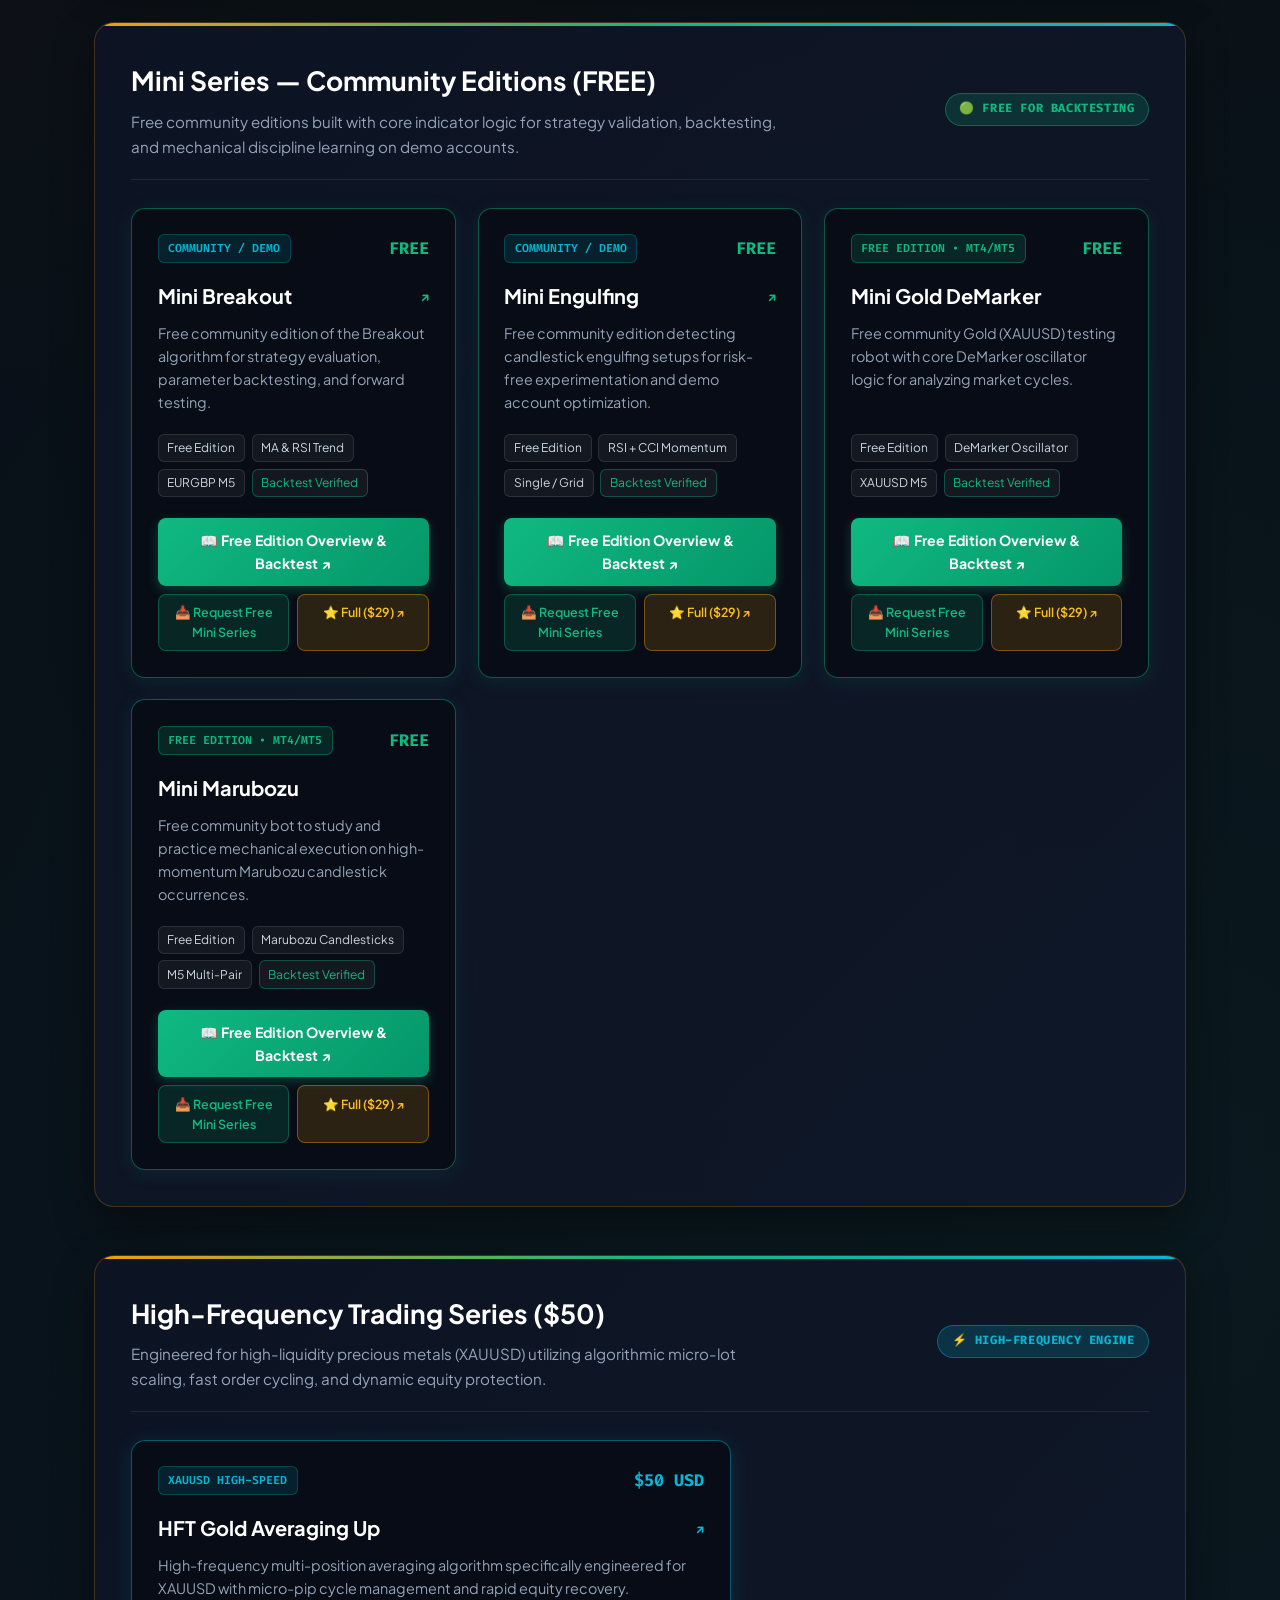
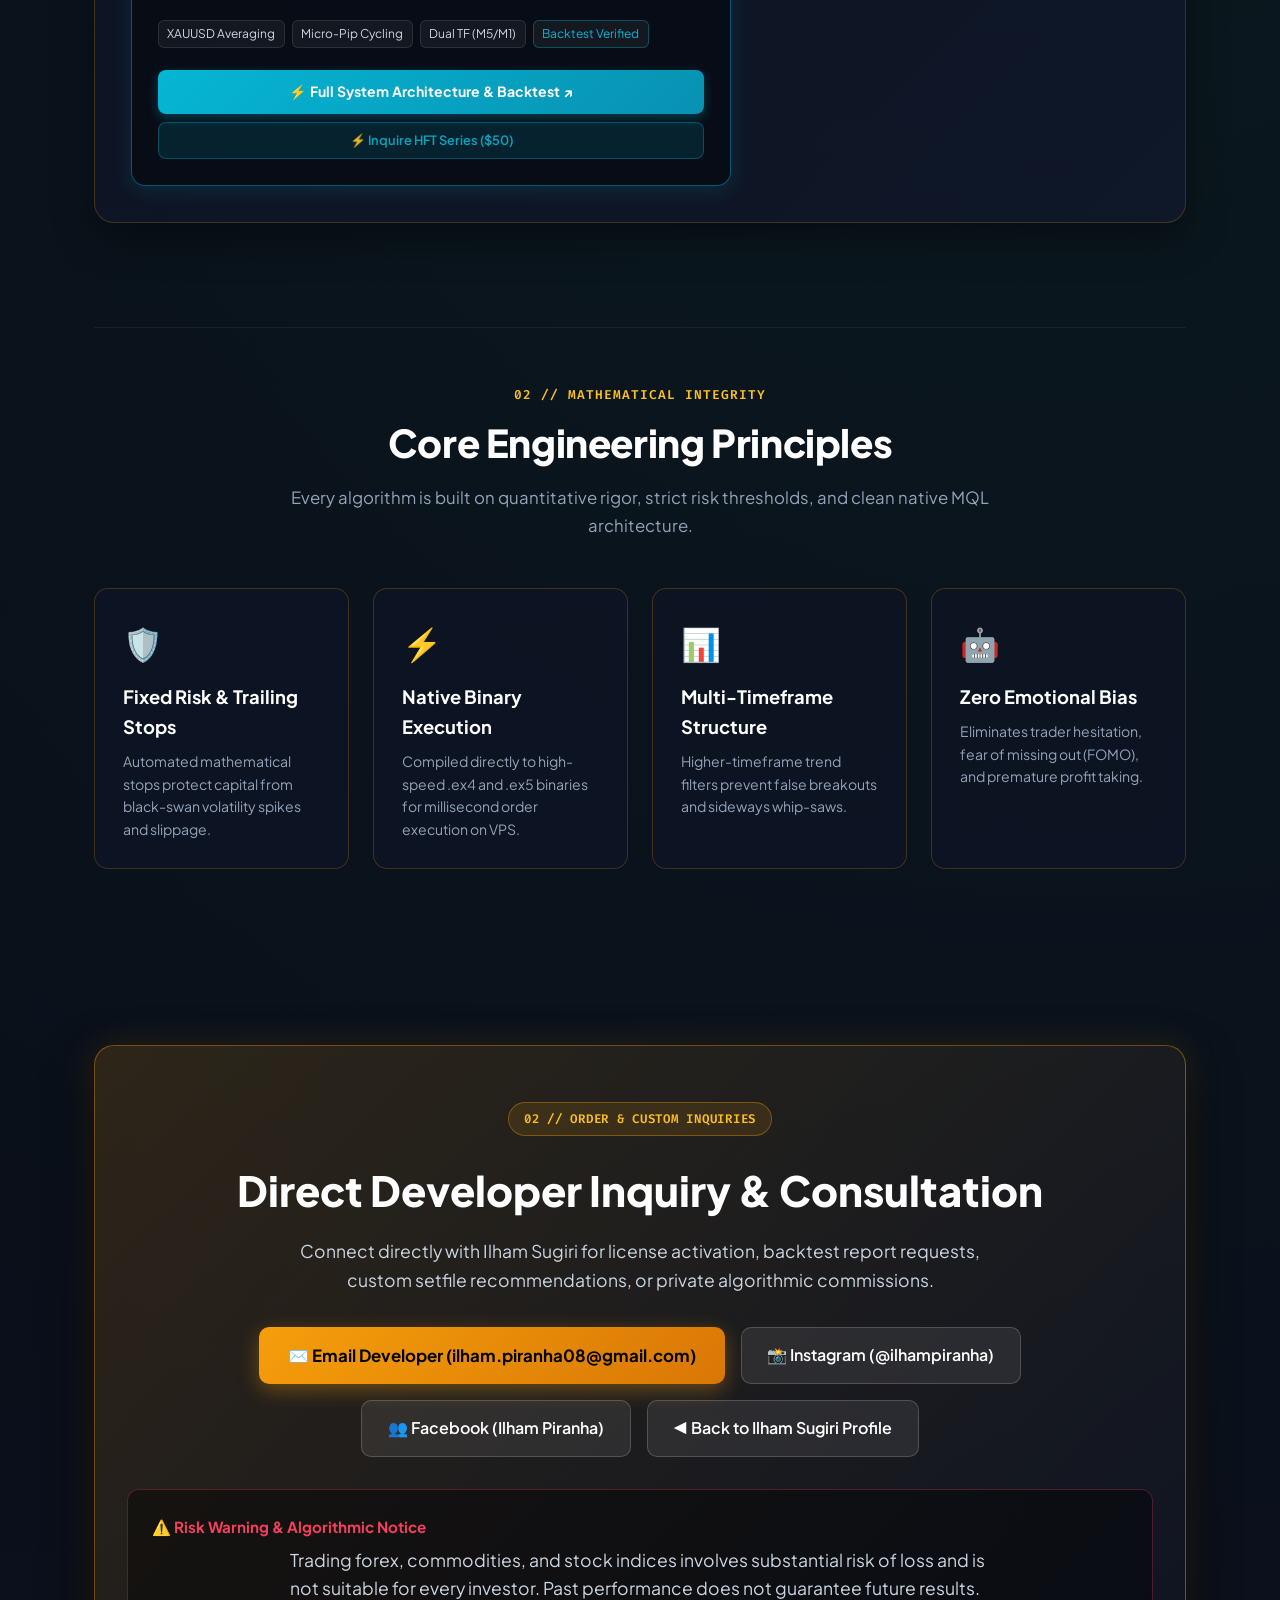
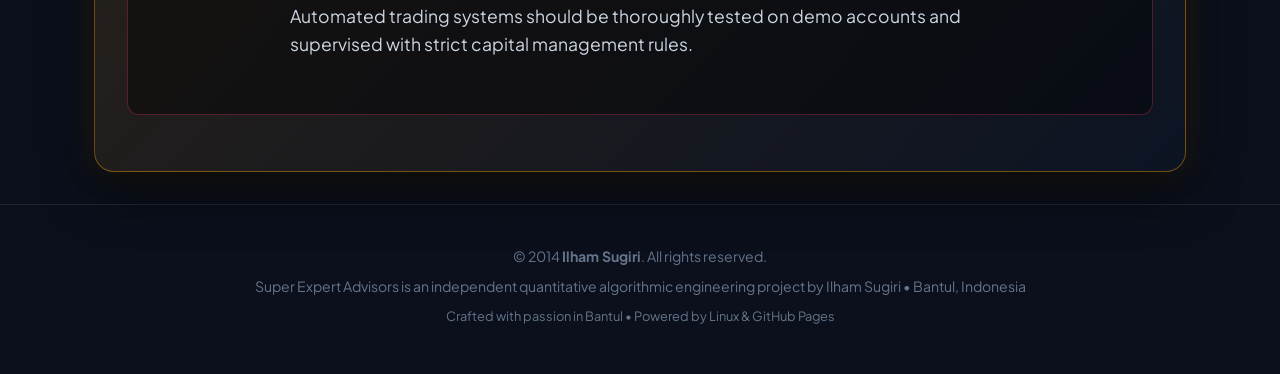
==== commit 0e7daea3: "feat: add Instagram and Facebook links to contact sections and documentation" ====
--- a/index.html
+++ b/index.html
@@ -1320,6 +1320,12 @@
                 <a href="mailto:ilham.piranha08@gmail.com?subject=Super%20Expert%20Advisors%20Inquiry" class="btn-order-primary">
                     <span data-i18n="ea_btn_email">✉️ Email Developer (ilham.piranha08@gmail.com)</span>
                 </a>
+                <a href="https://www.instagram.com/ilhampiranha" target="_blank" rel="noopener noreferrer" class="btn-order-secondary">
+                    <span>📸 Instagram (@ilhampiranha)</span>
+                </a>
+                <a href="https://www.facebook.com/share/1J68Hex4sg/" target="_blank" rel="noopener noreferrer" class="btn-order-secondary">
+                    <span>👥 Facebook (Ilham Piranha)</span>
+                </a>
                 <a href="../" class="btn-order-secondary">
                     <span data-i18n="ea_btn_back_home">◀ Back to Ilham Sugiri Profile</span>
                 </a>
